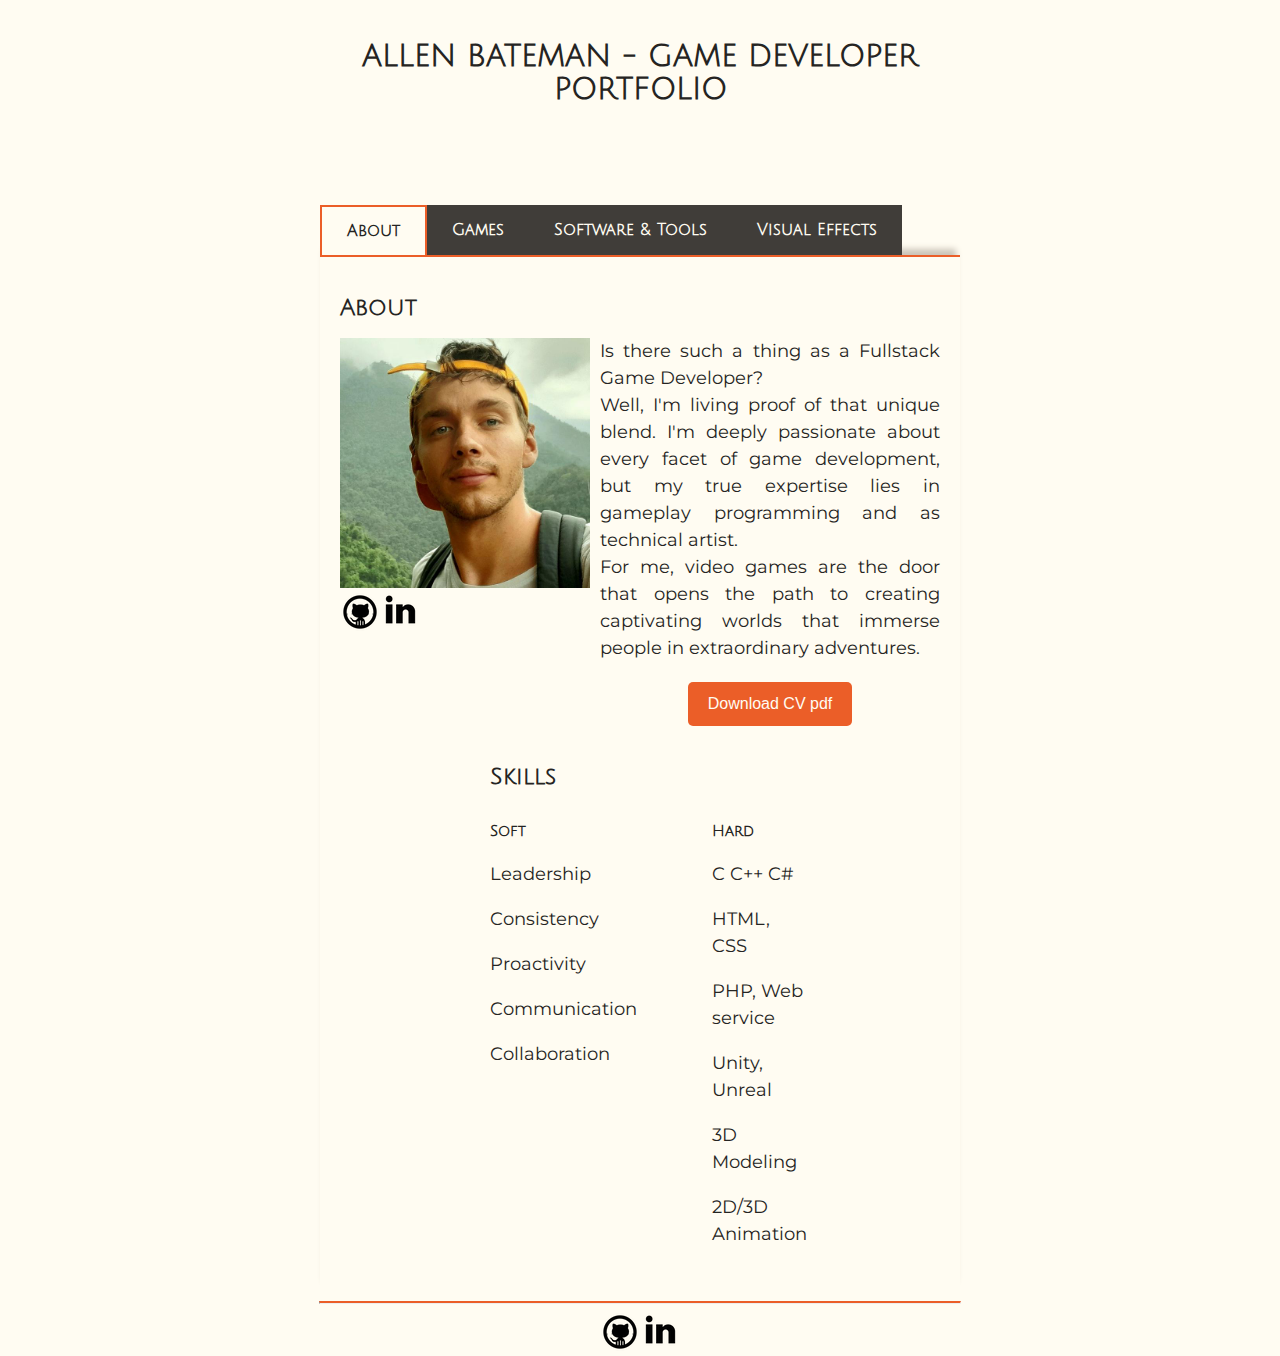
==== index.html @ 85e91ad8 "New Layout" ====
<!DOCTYPE html>
<html lang="es">
<head>
    <meta charset="UTF-8">
    <meta http-equiv="X-UA-Compatible" content="IE=edge">
    <meta name="viewport" content="width=device-width, initial-scale=1.0">
    <link rel="stylesheet" href="style.css">
    <title>Allen Bateman - Portfolio</title>
</head>
<body>
<div id = root>
    <!-- Include p5.js library -->
    <script src="https://cdnjs.cloudflare.com/ajax/libs/p5.js/1.4.0/p5.js"></script>
    <!--Scripts-->
    <script src="scripts/style.js"></script>
    <script src="scripts/functionality.js"></script>
    <!-- Introduction -->
    <div id="main-header">
        <h1>ALLEN BATEMAN - GAME DEVELOPER PORTFOLIO</h1>
    </div>
    <div id="p5Canvas"></div>
    <!-- Projects -->
    <!--<hr class="solid">-->
    <div id="portfolio">
        <div class="projectsTab">
            <button class="tabButton" onclick="changeTab('About')">About</button>
            <button class="tabButton" onclick="changeTab('Games')">Games</button>
            <button class="tabButton" onclick="changeTab('Software&Tools')">Software & Tools</button>
            <button class="tabButton" onclick="changeTab('Visual Effects')">Visual Effects</button>
        </div>
        <div id="About" class="section">
            <div class="title">
                <h2>About</h2>
            </div>
            <div class="about_content">            
                <div id = "profile">
                    <div id="profile_img">
                        <img src="images/profilepicture.jpg">
                    </div> 
                    <div class = "contact_info"> 
                        <div class = "contact">
                            <div class = "contact_img"><a href="https://github.com/allenbateman" target="_blank"><img src="images/github.png"></a></div>
                            <div class = "contact_img"><a href="https://www.linkedin.com/in/allen-bateman-neubert-b5ba64167" target="_blank"><img src="images/linkedin.png"></a></div>
                        </div>
                    </div>
                </div>
                <div id = "about_text">
                    <p>Is there such a thing as a Fullstack Game Developer?</p>
                    <p> Well, I'm living proof of that unique blend. I'm deeply passionate about every facet of game development, but my true expertise lies in gameplay programming and as technical artist.</p>
                    <p>For me, video games are the door that opens the path to creating captivating worlds that immerse people in extraordinary adventures.</p> 
                    <div id="download-cv">
                        <a href="files/Allen Bateman - CV 2024.pdf" target="_blank" download="CV.pdf" >Download CV pdf</a>
                    </div>
                </div>
            </div>

            <!-- Skillset -->
            <div id = "skills">
                <div class= "title">
                    <h2>Skills</h2>
                </div>
                <div class = "skill_content">
                    <div class = "skill_set">
                        <h2>Soft</h2>
                        <p>Leadership</p>
                        <p>Consistency</p>
                        <p>Proactivity</p>
                        <p>Communication</p>
                        <p>Collaboration</p>
                    </div>
        
                    <div class = "skill_set">
                        <h2>Hard</h2>
                        <p>C C++ C#</p>
                        <p>HTML, CSS</p>
                        <p>PHP, Web service</p>
                        <p>Unity, Unreal</p>
                        <p>3D Modeling</p>
                        <p>2D/3D Animation</p>
                    </div>
                </div>
            </div>
        </div>
        <div id="Games" class="section">
            <div class="projects">
                <div class="project">
                    <div class="project_image"><img src="images/gotg.jpg" alt="Project Image"></div>
                    <div class="project_details">
                        <div class="project_title">
                            <a href="https://zarodev.itch.io/guardians-of-the-galaxy-battle-for-the-universe" target="_blank">
                                <h2>Guardians Of The Galaxy</h2>
                            </a>
                        </div>
                        <div class="project_description">
                            <p>This project was a game made in C++ at the university with all the class. We used a custom engine to create the game. In this project, I contributed as the producer and also as a technical artist.</p>
                        </div>
                    </div>
                </div>
                <div class="project">
                    <div class="project_image"><img src="images/finger_smash.gif" alt="Animated GID"></div>
                    <div class="project_details">
                        <div class="project_title">
                            <a href="https://github.com/allenbateman/Finger-Smash-Prototype" target="_blank">
                                <h2>Finger Smash</h2>
                            </a>
                        </div>
                        <div class="project_description">
                            <p>AR game prototype. Protect your castle by throwing enemies into the air by tapping and sliding. Upgrade your castle and destroy enemies with magic spells.</p>
                        </div>
                    </div>
                </div>
                <div class="project">
                    <div class="project_image"><img src="images/priest_of_firepower.gif" alt="Animated GID"></div>
                    <div class="project_details">
                        <div class="project_title">
                            <a href="https://github.com/FeroXx07/Priest-Of-Firepower" target="_blank">
                                <h2>Priest of Firepower</h2>
                            </a>
                        </div>
                        <div class="project_description">
                            <p>Online game prototype developed in Unity using threads.Survival shooter to up to 4 players, 7 weapons, 4 power ups and 4 enemy types. Survive as many hordes as possible!<p>
                        </div>
                    </div>
                </div>
                <div class="project">
                    <div class="project_image"><img src="images/mega_bomberman.png" alt="Project Image"></div>
                    <div class="project_details">
                        <div class = "project_title"><a href="https://github.com/allenbateman/SuperFantastics" target="_blank">
                            <h2>Recreation Of An Arcade Game</h2>
                            </a></div>
                        <div class = "project_description"> <p>Recreation of an arcade game in c++, Mega Bomberman '94.</p></div>
                    </div>
                </div>
                <!-- 
                <div class="project">
                    <div class="project_image"><img src="images/told_quest.jpg" alt="Project Image"></div>
                    <div class="project_details">
                        <div class = "project_title"><a href="https://github.com/AlCh440/Project2_CITM" target="_blank">
                            <h2>The Ever Told Quest</h2>
                            </a></div>
                        <div class = "project_description"> <p>Turn-based combat game in c++. In this project I developed the UI system, the combat system and the loading and serialization of scenes using tiled and xml to create scenes easily.</p></div>
                    </div>
                </div>
                -->
            </div>
        </div>
        <div id="Software&Tools"class="section">
            <div class="projects">
                <div class="project">
                    <div class="project_image"><img src="images/real_engine.jpg" alt="Project Image"></div>
                    <div class="project_details">
                        <div class="project_title">
                            <a href="https://github.com/allenbateman/Real-Engine" target="_blank">
                                <h2>Real Engine</h2>
                            </a>
                        </div>
                        <div class="project_description">
                            <p>This project is a University subject where we built a 3D game engine in C++. I learned a lot about resource management, software architecture, and modern C++.</p>
                        </div>
                    </div>
                </div>
                <div class="project">
                    <div class="project_image"><img src="images/heatmap.gif" alt="Project Image"></div>
                    <div class="project_details">
                        <div class="project_title">
                            <a href="https://github.com/FeroXx07/Heatmap" target="_blank">
                                <h2>Heatmap</h2>
                            </a>
                        </div>
                        <div class="project_description">
                            <p>A Heatmap generator and visualization using Unity Editor GUI, MySQL and PHP. Data collection in game and data visualizer in editor. It connects to a MySQL database where data is stored and requests queries through PHP scripts.</p>
                        </div>
                    </div>
                </div>
                <div class="project">
                    <div class="project_image"><img src="images/physics_engine.png" alt="Project Image"></div>
                    <div class="project_details">
                        <div class="project_title">
                            <a href="https://github.com/allenbateman/Physics-Engine" target="_blank">
                                <h2>Physics System</h2>
                            </a>
                        </div>
                        <div class="project_description">
                            <p>Small game with custom physics (collisions and forces) in C++ where you have to survive by destroying incoming asteroids. There are 5 planets where gravity forces will make it harder to predict their trajectory!</p>
                        </div>
                    </div>
                </div>
            </div>
        </div>
        <div id="Visual Effects"class="section">
            <div class="projects">

            </div>
        </div>
    </div>
    <!-- Footer -->
    <hr class="solid">
    <div class = "contact_info"> 
        <div class = "contact">
            <div class = "contact_img"><a href="https://github.com/allenbateman" target="_blank"><img src="images/github.png"></a></div>
            <div class = "contact_img"><a href="https://www.linkedin.com/in/allen-bateman-neubert-b5ba64167" target="_blank"><img src="images/linkedin.png"></a></div>
        </div>
    </div>
</div>

</body>
</html>
---- style.css ----
/* Font-Face Definitions */
@font-face {
  font-family: 'text_font';
  src: url('../fonts/Montserrat/static/Montserrat-Regular.ttf') format('truetype');
}

@font-face {
  font-family: 'title_font';
  src: url('../fonts/Julius_Sans_One/JuliusSansOne-Regular.ttf') format('truetype');
}

/* Screen Size Global Variables and Color Palette */
:root {
  --screen-width: 100%; /* Default value for small screens */

  /* Color Palette */
  --palette-text: #252422;
  --palette-dark: #403d39;
  --palette-light: #ccc5b9;
  --palette-background: #fffcf2;
  --palette-accent: #eb5e28;
}

/* Body Styling */
body {
  background: var(--palette-background);
  margin: 0;
  padding: 0;
  justify-content: center;
  max-width: 100%;
  max-height: 100%;
}

#root {
  justify-content: center;
  align-items: center;
}

#p5Canvas{
margin: 15px;
padding: 20px;
}

/* Title Styling */
.title {
  margin-top: 15px;
  font-size: 15px;
  color: var(--palette-text);
  text-align: left;
  font-family: 'title_font', sans-serif;
}

/* Separator Styling */
hr.solid {
  width: var(--screen-width);
  margin-top: 5px;
  border-top: 2px solid var(--palette-accent);
}
/* Main Header Styling */
#main-header {
  width: var(--screen-width);
  margin: 0 auto;
  margin-bottom: 100px;
  padding: 20px;
}

#main-header h1 {
  font-family: 'title_font', sans-serif;
  float: left;
  color: var(--palette-text);
  text-align: center;
  text-decoration: none;
  font-size: 30px;
  font-weight: bold;
}

/* About Me Section Styling */
#about-me {
  width: var(--screen-width);
  margin: 0 auto;
  margin-top: 10px;
  margin-bottom: 10px;
  padding: 20px;
}

.about_content {
  display: flex;
  flex-direction: row;
  align-items: flex-start;
}

/* Profile Section Styling */
#profile {
  display: flex;
  flex-direction: column;
  align-items: flex-start;
}

#profile_img {
  justify-content: left;
  margin-left: 0%;
}

#about_text {
  padding-left: 10px;
  text-align: justify;
  vertical-align: text-top;
  color: var(--palette-text);
  font-family: 'text_font', Arial, sans-serif;
  font-size: 18px;
  line-height: 1.5;
}

#about_text p {
  margin: 0;
}

/* Skills Section Styling */
#skills {
  width: var(--screen-width);
  margin: 0 auto;
  margin-top: 10px;
  margin-bottom: 10px;
}

.skill_content {
  display: grid;
  grid-template-columns: repeat(auto-fit, minmax(150px, 1fr));
  grid-gap: 25%;
  display: flex;
}

.skill_set {
  line-height: 1.5;
  color: var(--palette-text);
  width: 250px;
}

.skill_set p {
  font-family: 'text_font', Arial, sans-serif;
  font-size: 18px;
}

.skill_set h2 {
  font-family: 'title_font', Arial, sans-serif;
  font-size: 15px;
  font-weight: 900;
}

#download-cv {
  text-align: center; /* Center the button */
  margin: 20px; /* Add some margin */
}
#download-cv a {
  display: inline-block;
  padding: 10px 20px;
  font-size: 16px;
  font-family: Arial, sans-serif;
  text-decoration: none;
  color: var(--palette-background);
  background-color: var(--palette-accent);
  border-radius: 5px;
  transition: background-color 0.3s, transform 0.2s;
}
#download-cv a:hover {
  background-color: var(--palette-light);
  transform: scale(1.05);
}
#download-cv a:active {
  background-color: var(--palette-background);
  transform: scale(1);
}


/* Portfolio Section Styling */
/* Projects Tab Styling */
.projectsTab {
  display: flex;
  justify-content: left;
  margin-top: 25px;
}

.tabButton {
  background: var(--palette-dark);
  border: none;
  color: var(--palette-background);
  padding: 15px 25px;
  margin: 0 0px;
  font-size: 16px;
  font-weight: 900;
  font-family: 'title_font', Arial, sans-serif;
  border-radius: 0px;
  cursor: pointer;
  transition: background 0.3s ease, transform 0.2s ease, box-shadow 0.3s ease;
}

.tabButton:hover {
  background:var(--palette-light);
}

.tabButton:active {
  transform: translateY(1px);
 
}

.tabButton.active {
  background: var(--palette-background);
  border: 2px solid var(--palette-accent);
  border-bottom: 0;
  color: var(--palette-text);
  
}
/* Sections */
.section {
  display: none; /* Hide all sections by default */
  padding: 20px;
}
/* Active section */
.section.active {
  display: block; /* Show the active section */
  box-shadow:  0 -10px 6px -4px var(--palette-light); /* Upper shadow only */
  border: 2px solid var(--palette-accent);
  border-bottom: 0;
  border-left: 0;
  border-right: 0;
}

#portfolio {
  width: var(--screen-width);
  margin: 0 auto;
}

/* Project Settings */
#projects_title {
  text-align: center;
  color: var(--palette-accent);
  font-size: 32px;
  font-family: 'title_font', Arial, sans-serif;
}

.projects {
  margin: auto auto;
  display: grid;
  place-items: center;
  grid-template-columns: repeat(auto-fit, minmax(300px, 1fr));
  grid-gap: 20px;
}

.project-container {
  display: grid;
  grid-template-columns: 2fr;
  gap: 20px;
}

.project {
  background-color: var(--palette-background);
  height: 80%;
  overflow: hidden;
  border-radius: 10px;
  padding: 5%;
  box-shadow: 0 10px 15px var(--palette-accent);
  transition: background-color 0.5s ease, transform 0.3s ease;
}

.project:hover {
  transform: translateY(-5px);
  background-color: var(--palette-light);
}

.project_image {
  margin: auto;
  width: 100%;
  height: 45%;
  overflow: hidden;
  display: flex;
  justify-content: center;
  align-items: center;
  object-fit: fill;
  border-radius: 10px;
}

.project_image img {
  width: 100%;
  height: 100%;
  object-fit: cover;
  object-position: center;
}

.project .project_details {
  text-align: center;
  max-height: 100%;
}

.project .project_title {
  font-size: 20px;
  color: #303030;
  font-family: 'title_font', Arial, sans-serif;
}

.project .project_description {
  font-size: 18px;
  word-wrap: break-word;
  max-width: 100%;
  max-height: 100%;
  color: var(--palette-text);
  line-height: 1.5;
  border-radius: 5px;
  max-height: 200px;
  overflow: auto;
  font-family: 'text_font', Arial, sans-serif;
  scrollbar-width: auto;
  scrollbar-color: transparent transparent;
  padding-right: 16px;
  box-sizing: border-box;
}

.project .project_description::-webkit-scrollbar {
  width: 8px;
}

.project .project_description::-webkit-scrollbar-track {
  background-color: #dbdbdb0a;
}

.project .project_description::-webkit-scrollbar-thumb {
  background-color: rgba(0, 0, 0, 0.2);
  border-radius: 4px;
}

.project .project_description:hover::-webkit-scrollbar-thumb {
  background-color: rgba(0, 0, 0, 0.4);
}

.project h2 {
  font-family: 'title_font', Arial, sans-serif;
}

.project a {
  text-decoration: none;
  color: var(--palette-accent);
  font-family: 'text_font', Arial, sans-serif;
}

.project a:hover {
  text-decoration: underline;
  color: var(--palette-accent);
}

/* Contact Section Styling */
.contact {
  align-items: center;
  justify-content: center;
  display: flex;
  flex-direction: row;
  margin: 0 auto;
}

.contact_img img {
  width: auto;
  filter: invert(1);
  background-blend-mode: color-burn;
}

/* Media Queries for Responsive Design */

/* Small Screens */
@media (max-width: 768px) {
  :root {
    --screen-width: 90%; /* Adjust the value for small screens */
  }

  .about_content {
    flex-direction: column;
  }

  #projects {
    grid-template-columns: repeat(auto-fit, minmax(200px, 1fr));
  }

  .skill_content {
    flex-direction: column;
  }

  #profile_img img {
    width: 100%;
    height: auto;
    object-fit: contain;
  }
}

/* Large Screens */
@media (min-width: 769px) {
  :root {
    --screen-width: 50%; /* Adjust the value for big screens */
  }

  #projects {
    grid-template-columns: repeat(auto-fit, minmax(320px, 1fr));
  }

  .skill_content {
    flex-direction: row;
  }

  #profile_img img {
    width: 250px;
    height: 250px;
    object-fit: contain;
  }
}
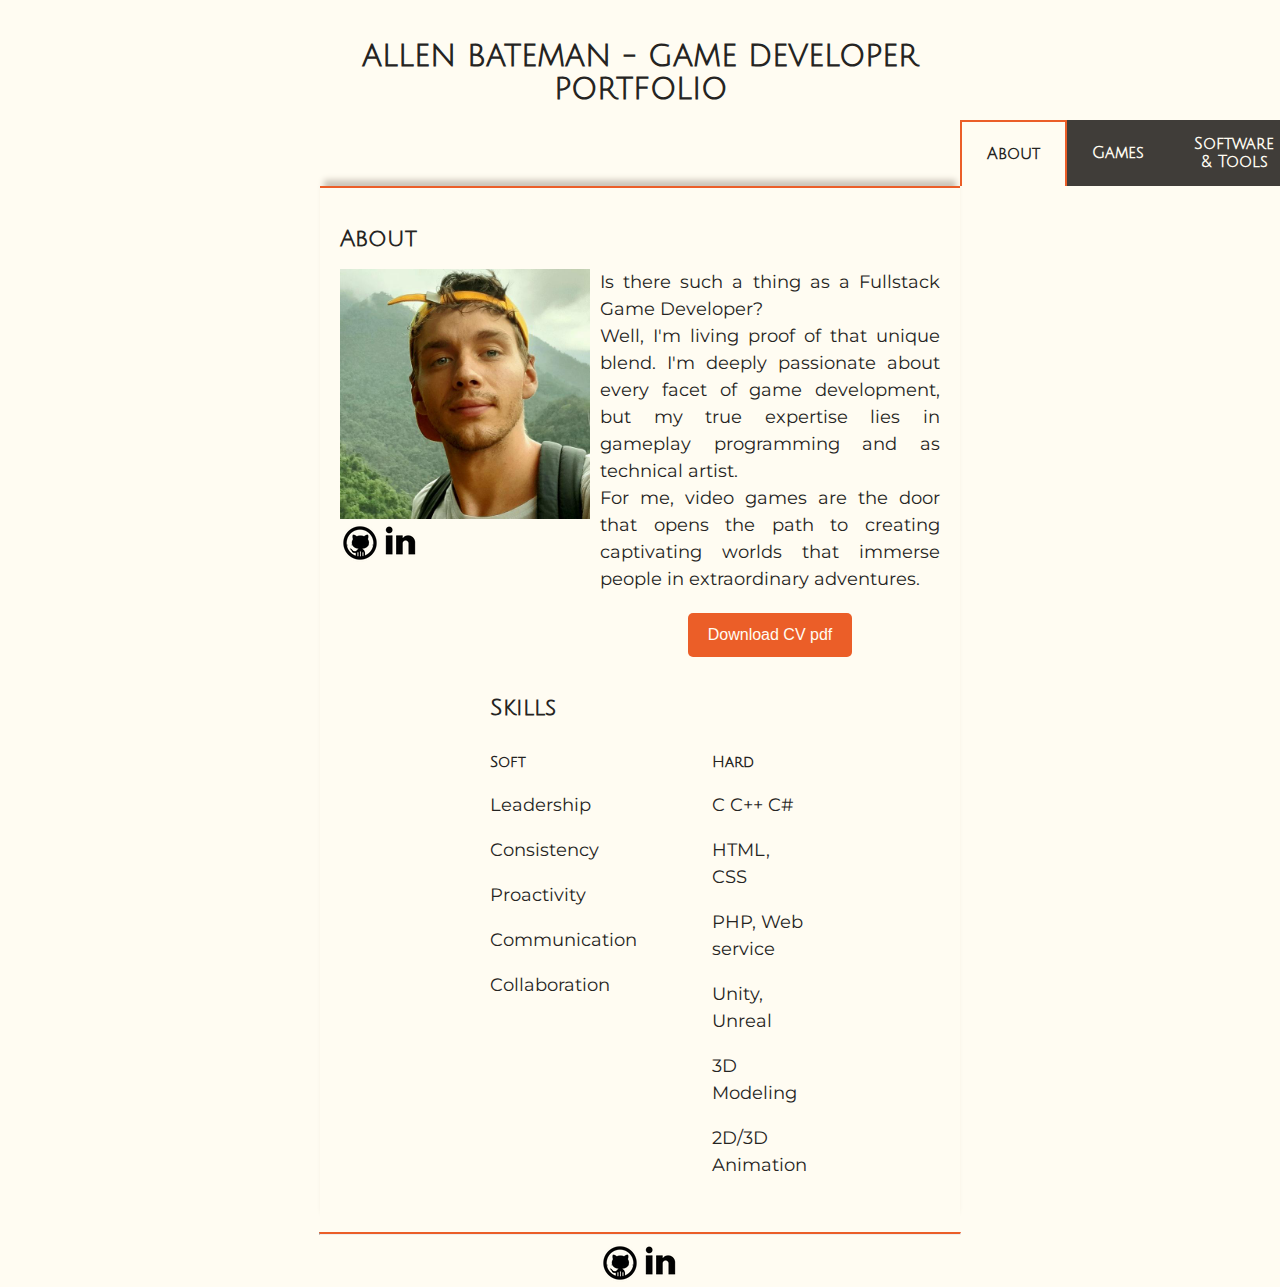
==== commit 373f50de: "Fix title margin" ====
--- a/index.html
+++ b/index.html
@@ -12,7 +12,7 @@
     <!-- Include p5.js library -->
     <script src="https://cdnjs.cloudflare.com/ajax/libs/p5.js/1.4.0/p5.js"></script>
     <!--Scripts-->
-    <script src="scripts/style.js"></script>
+    <!--<script src="scripts/style.js"></script>-->
     <script src="scripts/functionality.js"></script>
     <!-- Introduction -->
     <div id="main-header">
@@ -26,7 +26,7 @@
             <button class="tabButton" onclick="changeTab('About')">About</button>
             <button class="tabButton" onclick="changeTab('Games')">Games</button>
             <button class="tabButton" onclick="changeTab('Software&Tools')">Software & Tools</button>
-            <button class="tabButton" onclick="changeTab('Visual Effects')">Visual Effects</button>
+          <!--  <button class="tabButton" onclick="changeTab('Visual Effects')">Visual Effects</button>-->
         </div>
         <div id="About" class="section">
             <div class="title">
@@ -187,11 +187,13 @@
                 </div>
             </div>
         </div>
+        <!--
         <div id="Visual Effects"class="section">
             <div class="projects">
 
             </div>
         </div>
+         -->
     </div>
     <!-- Footer -->
     <hr class="solid">
--- a/style.css
+++ b/style.css
@@ -60,7 +60,6 @@
 #main-header {
   width: var(--screen-width);
   margin: 0 auto;
-  margin-bottom: 100px;
   padding: 20px;
 }
 
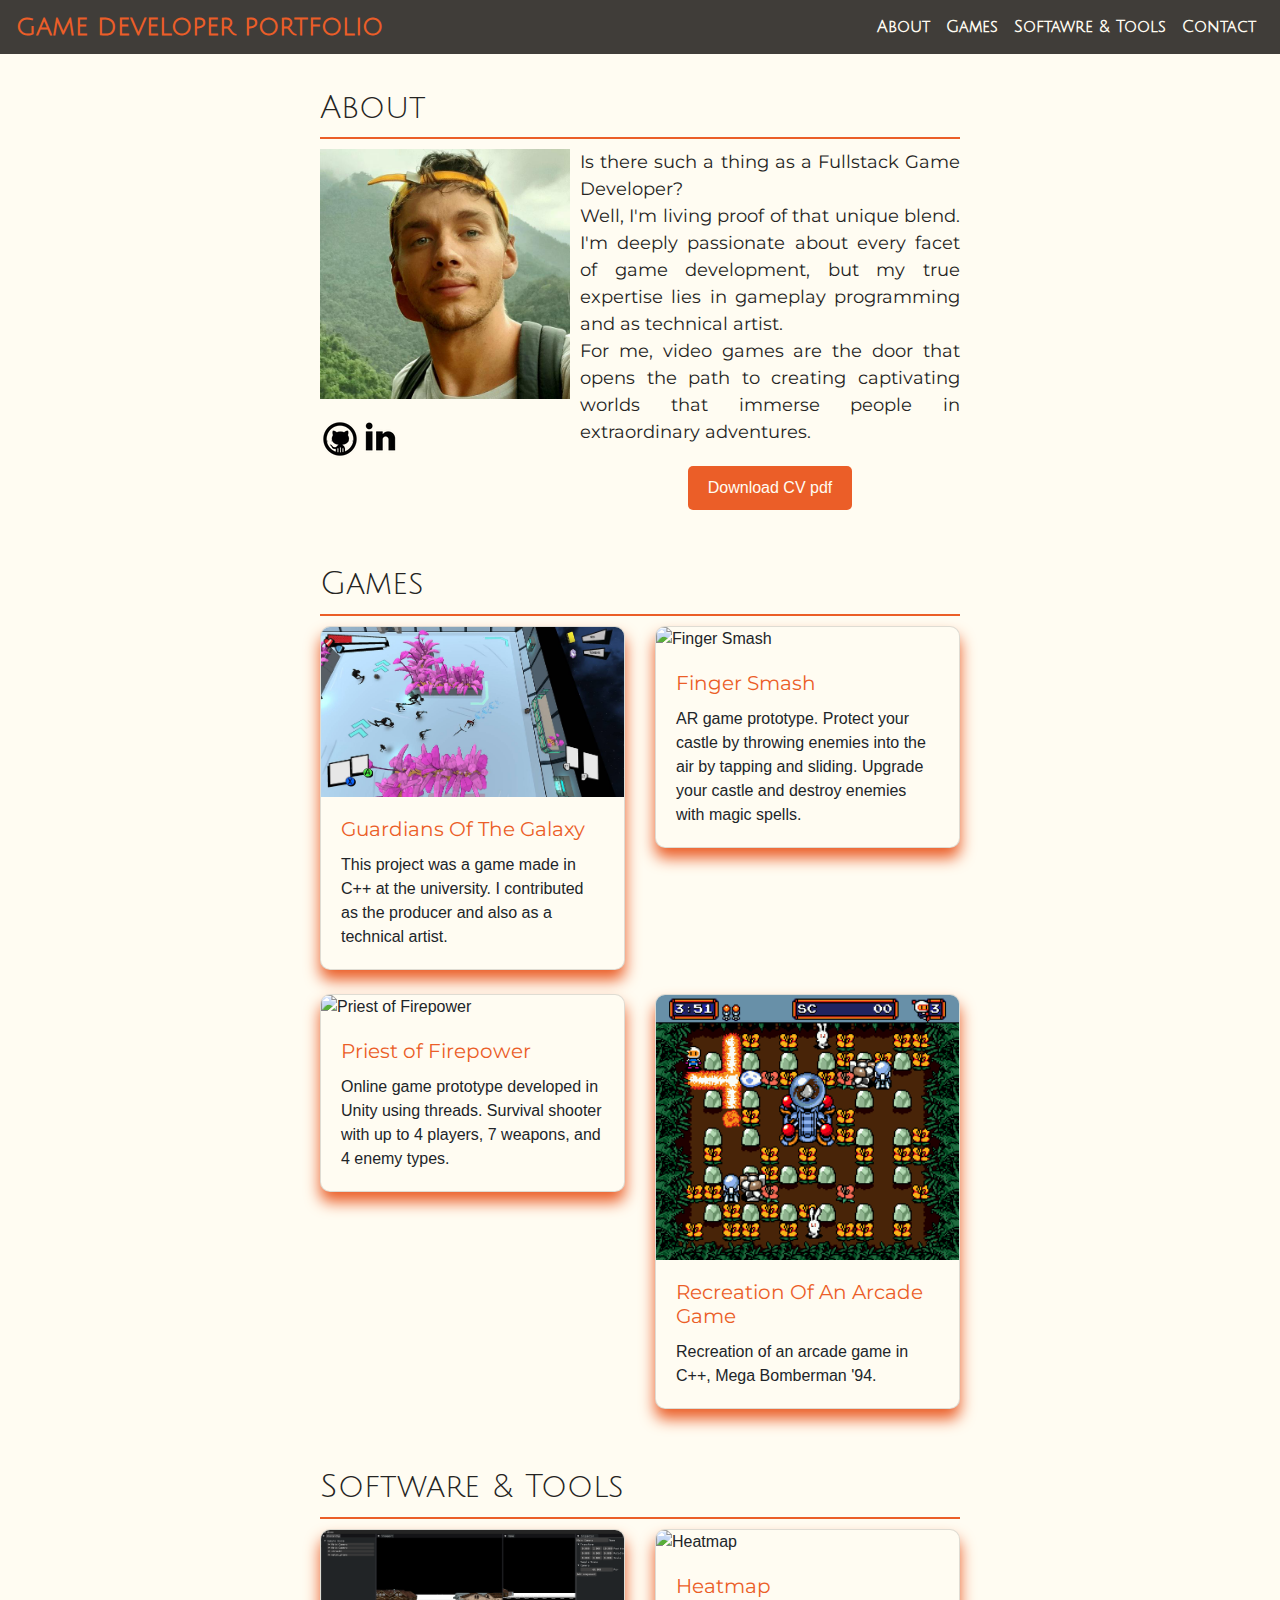
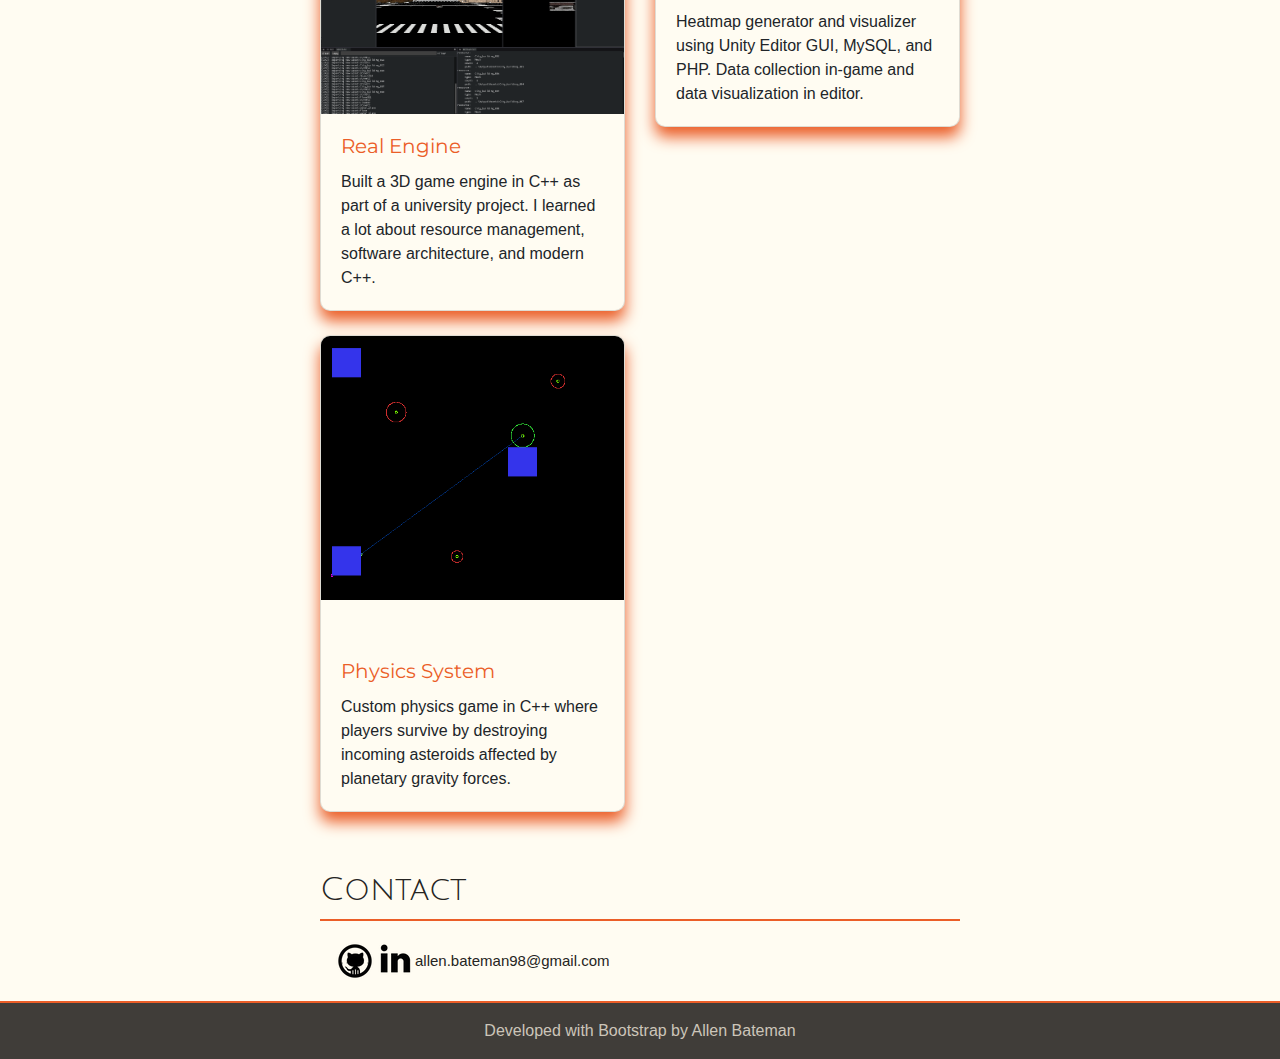
==== commit a46f2275: "Bootstrap implementation" ====
--- a/index.html
+++ b/index.html
@@ -1,60 +1,128 @@
-<!DOCTYPE html>
+<!doctype html>
 <html lang="es">
-<head>
-    <meta charset="UTF-8">
-    <meta http-equiv="X-UA-Compatible" content="IE=edge">
-    <meta name="viewport" content="width=device-width, initial-scale=1.0">
-    <link rel="stylesheet" href="style.css">
-    <title>Allen Bateman - Portfolio</title>
-</head>
-<body>
-<div id = root>
-    <!-- Include p5.js library -->
-    <script src="https://cdnjs.cloudflare.com/ajax/libs/p5.js/1.4.0/p5.js"></script>
-    <!--Scripts-->
-    <!--<script src="scripts/style.js"></script>-->
-    <script src="scripts/functionality.js"></script>
-    <!-- Introduction -->
-    <div id="main-header">
-        <h1>ALLEN BATEMAN - GAME DEVELOPER PORTFOLIO</h1>
-    </div>
-    <div id="p5Canvas"></div>
-    <!-- Projects -->
-    <!--<hr class="solid">-->
-    <div id="portfolio">
-        <div class="projectsTab">
-            <button class="tabButton" onclick="changeTab('About')">About</button>
-            <button class="tabButton" onclick="changeTab('Games')">Games</button>
-            <button class="tabButton" onclick="changeTab('Software&Tools')">Software & Tools</button>
-          <!--  <button class="tabButton" onclick="changeTab('Visual Effects')">Visual Effects</button>-->
+  <head>
+    <meta charset="UTF-8" />
+    <meta http-equiv="X-UA-Compatible" content="IE=edge" />
+    <meta name="viewport" content="width=device-width, initial-scale=1.0" />
+    <!-- jQuery -->
+    <script src="https://code.jquery.com/jquery-3.5.1.min.js"></script>
+    <!-- Popper.js -->
+    <script src="https://cdnjs.cloudflare.com/ajax/libs/popper.js/1.16.0/umd/popper.min.js"></script>
+    <!-- Bootstrap JS -->
+    <script src="https://maxcdn.bootstrapcdn.com/bootstrap/4.5.2/js/bootstrap.min.js"></script>
+    <link rel="stylesheet" href="css/bootstrap.css" />
+    <link rel="stylesheet" href="css/style.css" />
+    <title>Allen Bateman | Portfolio</title>
+  </head>
+  <body>
+    <div id="root">
+      <!-- Include p5.js library -->
+      <script src="https://cdnjs.cloudflare.com/ajax/libs/p5.js/1.4.0/p5.js"></script>
+      <!--Scripts-->
+      <!--<script src="scripts/style.js"></script>-->
+      <script src="scripts/functionality.js"></script>
+      <!-- Header -->
+      <header class="header_section">
+        <div class="container-fluidss">
+          <nav class="navbar navbar-expand-lg custom_nav-container pt-0 pb-0">
+            <!--collapsed menu-->
+            <div class="collapse navbar-collapse" id="navbarSupportedContent">
+              <h3>GAME DEVELOPER PORTFOLIO</h3>
+              <div
+                class="d-flex ml-auto flex-column flex-lg-row align-items-center"
+              >
+                <ul class="navbar-nav">
+                  <li class="nav-item active">
+                    <button
+                      class="nav-link tabButton"
+                      data-target="about-section"
+                    >
+                      About
+                    </button>
+                  </li>
+                  <li class="nav-item">
+                    <button
+                      class="nav-link tabButton"
+                      data-target="games-section"
+                    >
+                      Games
+                    </button>
+                  </li>
+                  <li class="nav-item">
+                    <button
+                      class="nav-link tabButton"
+                      data-target="software-section"
+                    >
+                      Softawre & Tools
+                    </button>
+                  </li>
+                  <li class="nav-item">
+                    <button
+                      class="nav-link tabButton"
+                      data-target="contact-section"
+                    >
+                      Contact
+                    </button>
+                  </li>
+                </ul>
+              </div>
+            </div>
+          </nav>
         </div>
-        <div id="About" class="section">
-            <div class="title">
-                <h2>About</h2>
-            </div>
-            <div class="about_content">            
-                <div id = "profile">
-                    <div id="profile_img">
-                        <img src="images/profilepicture.jpg">
-                    </div> 
-                    <div class = "contact_info"> 
-                        <div class = "contact">
-                            <div class = "contact_img"><a href="https://github.com/allenbateman" target="_blank"><img src="images/github.png"></a></div>
-                            <div class = "contact_img"><a href="https://www.linkedin.com/in/allen-bateman-neubert-b5ba64167" target="_blank"><img src="images/linkedin.png"></a></div>
-                        </div>
-                    </div>
-                </div>
-                <div id = "about_text">
-                    <p>Is there such a thing as a Fullstack Game Developer?</p>
-                    <p> Well, I'm living proof of that unique blend. I'm deeply passionate about every facet of game development, but my true expertise lies in gameplay programming and as technical artist.</p>
-                    <p>For me, video games are the door that opens the path to creating captivating worlds that immerse people in extraordinary adventures.</p> 
-                    <div id="download-cv">
-                        <a href="files/Allen Bateman - CV 2024.pdf" target="_blank" download="CV.pdf" >Download CV pdf</a>
-                    </div>
-                </div>
-            </div>
-
-            <!-- Skillset -->
+      </header>
+      <!--main section-->
+      <div id="portfolio">
+        <div id="about-section">
+          <div class="title">
+            <h2>About</h2>
+          </div>
+          <hr class="solid" />
+          <div class="about_content">
+            <div id="profile">
+              <div id="profile_img">
+                <img src="images/profilepicture.jpg" />
+              </div>
+              <div class="contact_info">
+                <div class="contact">
+                  <div class="contact_img">
+                    <a href="https://github.com/allenbateman" target="_blank"
+                      ><img src="images/github.png"
+                    /></a>
+                  </div>
+                  <div class="contact_img">
+                    <a
+                      href="https://www.linkedin.com/in/allen-bateman-neubert-b5ba64167"
+                      target="_blank"
+                      ><img src="images/linkedin.png"
+                    /></a>
+                  </div>
+                </div>
+              </div>
+            </div>
+            <div id="about_text">
+              <p>Is there such a thing as a Fullstack Game Developer?</p>
+              <p>
+                Well, I'm living proof of that unique blend. I'm deeply
+                passionate about every facet of game development, but my true
+                expertise lies in gameplay programming and as technical artist.
+              </p>
+              <p>
+                For me, video games are the door that opens the path to creating
+                captivating worlds that immerse people in extraordinary
+                adventures.
+              </p>
+              <div id="download-cv">
+                <a
+                  href="files/Allen Bateman - CV 2024.pdf"
+                  target="_blank"
+                  download="CV.pdf"
+                  >Download CV pdf</a
+                >
+              </div>
+            </div>
+          </div>
+
+          <!-- Skillset 
             <div id = "skills">
                 <div class= "title">
                     <h2>Skills</h2>
@@ -79,59 +147,111 @@
                         <p>2D/3D Animation</p>
                     </div>
                 </div>
-            </div>
+            </div>-->
         </div>
-        <div id="Games" class="section">
-            <div class="projects">
-                <div class="project">
-                    <div class="project_image"><img src="images/gotg.jpg" alt="Project Image"></div>
-                    <div class="project_details">
-                        <div class="project_title">
-                            <a href="https://zarodev.itch.io/guardians-of-the-galaxy-battle-for-the-universe" target="_blank">
-                                <h2>Guardians Of The Galaxy</h2>
-                            </a>
-                        </div>
-                        <div class="project_description">
-                            <p>This project was a game made in C++ at the university with all the class. We used a custom engine to create the game. In this project, I contributed as the producer and also as a technical artist.</p>
-                        </div>
-                    </div>
-                </div>
-                <div class="project">
-                    <div class="project_image"><img src="images/finger_smash.gif" alt="Animated GID"></div>
-                    <div class="project_details">
-                        <div class="project_title">
-                            <a href="https://github.com/allenbateman/Finger-Smash-Prototype" target="_blank">
-                                <h2>Finger Smash</h2>
-                            </a>
-                        </div>
-                        <div class="project_description">
-                            <p>AR game prototype. Protect your castle by throwing enemies into the air by tapping and sliding. Upgrade your castle and destroy enemies with magic spells.</p>
-                        </div>
-                    </div>
-                </div>
-                <div class="project">
-                    <div class="project_image"><img src="images/priest_of_firepower.gif" alt="Animated GID"></div>
-                    <div class="project_details">
-                        <div class="project_title">
-                            <a href="https://github.com/FeroXx07/Priest-Of-Firepower" target="_blank">
-                                <h2>Priest of Firepower</h2>
-                            </a>
-                        </div>
-                        <div class="project_description">
-                            <p>Online game prototype developed in Unity using threads.Survival shooter to up to 4 players, 7 weapons, 4 power ups and 4 enemy types. Survive as many hordes as possible!<p>
-                        </div>
-                    </div>
-                </div>
-                <div class="project">
-                    <div class="project_image"><img src="images/mega_bomberman.png" alt="Project Image"></div>
-                    <div class="project_details">
-                        <div class = "project_title"><a href="https://github.com/allenbateman/SuperFantastics" target="_blank">
-                            <h2>Recreation Of An Arcade Game</h2>
-                            </a></div>
-                        <div class = "project_description"> <p>Recreation of an arcade game in c++, Mega Bomberman '94.</p></div>
-                    </div>
-                </div>
-                <!-- 
+        <!--Games Section-->
+        <section id="games-section">
+          <div class="title">
+            <h2>Games</h2>
+          </div>
+          <hr class="solid" />
+          <div class="projects">
+            <div class="row">
+              <div class="col-md-6 mb-4">
+                <div class="card project">
+                  <img
+                    src="images/gotg.jpg"
+                    class="card-img-top"
+                    alt="Guardians Of The Galaxy"
+                  />
+                  <div class="card-body">
+                    <h5 class="card-title">
+                      <a
+                        href="https://zarodev.itch.io/guardians-of-the-galaxy-battle-for-the-universe"
+                        target="_blank"
+                        >Guardians Of The Galaxy</a
+                      >
+                    </h5>
+                    <p class="card-text">
+                      This project was a game made in C++ at the university. I
+                      contributed as the producer and also as a technical
+                      artist.
+                    </p>
+                  </div>
+                </div>
+              </div>
+
+              <div class="col-md-6 mb-4">
+                <div class="card project">
+                  <img
+                    src="images/finger_smash.gif"
+                    class="card-img-top"
+                    alt="Finger Smash"
+                  />
+                  <div class="card-body">
+                    <h5 class="card-title">
+                      <a
+                        href="https://github.com/allenbateman/Finger-Smash-Prototype"
+                        target="_blank"
+                        >Finger Smash</a
+                      >
+                    </h5>
+                    <p class="card-text">
+                      AR game prototype. Protect your castle by throwing enemies
+                      into the air by tapping and sliding. Upgrade your castle
+                      and destroy enemies with magic spells.
+                    </p>
+                  </div>
+                </div>
+              </div>
+
+              <div class="col-md-6 mb-4">
+                <div class="card project">
+                  <img
+                    src="images/priest_of_firepower.gif"
+                    class="card-img-top"
+                    alt="Priest of Firepower"
+                  />
+                  <div class="card-body">
+                    <h5 class="card-title">
+                      <a
+                        href="https://github.com/FeroXx07/Priest-Of-Firepower"
+                        target="_blank"
+                        >Priest of Firepower</a
+                      >
+                    </h5>
+                    <p class="card-text">
+                      Online game prototype developed in Unity using threads.
+                      Survival shooter with up to 4 players, 7 weapons, and 4
+                      enemy types.
+                    </p>
+                  </div>
+                </div>
+              </div>
+
+              <div class="col-md-6 mb-4">
+                <div class="card project">
+                  <img
+                    src="images/mega_bomberman.png"
+                    class="card-img-top"
+                    alt="Mega Bomberman"
+                  />
+                  <div class="card-body">
+                    <h5 class="card-title">
+                      <a
+                        href="https://github.com/allenbateman/SuperFantastics"
+                        target="_blank"
+                        >Recreation Of An Arcade Game</a
+                      >
+                    </h5>
+                    <p class="card-text">
+                      Recreation of an arcade game in C++, Mega Bomberman '94.
+                    </p>
+                  </div>
+                </div>
+              </div>
+            </div>
+            <!-- 
                 <div class="project">
                     <div class="project_image"><img src="images/told_quest.jpg" alt="Project Image"></div>
                     <div class="project_details">
@@ -142,68 +262,122 @@
                     </div>
                 </div>
                 -->
-            </div>
+          </div>
+        </section>
+
+        <!--Software section -->
+        <section id="software-section">
+          <div class="title">
+            <h2>Software & Tools</h2>
+          </div>
+          <hr class="solid" />
+          <div class="projects">
+            <div class="row">
+              <div class="col-md-6 mb-4">
+                <div class="card project">
+                  <img
+                    src="images/real_engine.jpg"
+                    class="card-img-top"
+                    alt="Real Engine"
+                  />
+                  <div class="card-body">
+                    <h5 class="card-title">
+                      <a
+                        href="https://github.com/allenbateman/Real-Engine"
+                        target="_blank"
+                        >Real Engine</a
+                      >
+                    </h5>
+                    <p class="card-text">
+                      Built a 3D game engine in C++ as part of a university
+                      project. I learned a lot about resource management,
+                      software architecture, and modern C++.
+                    </p>
+                  </div>
+                </div>
+              </div>
+
+              <div class="col-md-6 mb-4">
+                <div class="card project">
+                  <img
+                    src="images/heatmap.gif"
+                    class="card-img-top"
+                    alt="Heatmap"
+                  />
+                  <div class="card-body">
+                    <h5 class="card-title">
+                      <a
+                        href="https://github.com/FeroXx07/Heatmap"
+                        target="_blank"
+                        >Heatmap</a
+                      >
+                    </h5>
+                    <p class="card-text">
+                      Heatmap generator and visualizer using Unity Editor GUI,
+                      MySQL, and PHP. Data collection in-game and data
+                      visualization in editor.
+                    </p>
+                  </div>
+                </div>
+              </div>
+
+              <div class="col-md-6 mb-4">
+                <div class="card project">
+                  <img
+                    src="images/physics_engine.png"
+                    class="card-img-top"
+                    alt="Physics System"
+                  />
+                  <div class="card-body">
+                    <h5 class="card-title">
+                      <a
+                        href="https://github.com/allenbateman/Physics-Engine"
+                        target="_blank"
+                        >Physics System</a
+                      >
+                    </h5>
+                    <p class="card-text">
+                      Custom physics game in C++ where players survive by
+                      destroying incoming asteroids affected by planetary
+                      gravity forces.
+                    </p>
+                  </div>
+                </div>
+              </div>
+            </div>
+          </div>
+        </section>
+        <!--Contact section-->
+        <section id="contact-section">
+          <div class="title">
+            <h2>Contact</h2>
+            <hr class="solid" />
+            <div class="container">
+              <div class="contact">
+                <div class="contact_img">
+                  <a href="https://github.com/allenbateman" target="_blank"
+                    ><img src="images/github.png"
+                  /></a>
+                </div>
+                <div class="contact_img">
+                  <a
+                    href="https://www.linkedin.com/in/allen-bateman-neubert-b5ba64167"
+                    target="_blank"
+                    ><img src="images/linkedin.png"
+                  /></a>
+                </div>
+                <p>allen.bateman98@gmail.com</p>
+              </div>
+            </div>
+          </div>
+        </section>
+      </div>
+      <!-- Footer -->
+      <footer class="container-fluid footer_section">
+        <div class="container text-center">
+          <p class="m-3">Developed with Bootstrap by Allen Bateman</p>
         </div>
-        <div id="Software&Tools"class="section">
-            <div class="projects">
-                <div class="project">
-                    <div class="project_image"><img src="images/real_engine.jpg" alt="Project Image"></div>
-                    <div class="project_details">
-                        <div class="project_title">
-                            <a href="https://github.com/allenbateman/Real-Engine" target="_blank">
-                                <h2>Real Engine</h2>
-                            </a>
-                        </div>
-                        <div class="project_description">
-                            <p>This project is a University subject where we built a 3D game engine in C++. I learned a lot about resource management, software architecture, and modern C++.</p>
-                        </div>
-                    </div>
-                </div>
-                <div class="project">
-                    <div class="project_image"><img src="images/heatmap.gif" alt="Project Image"></div>
-                    <div class="project_details">
-                        <div class="project_title">
-                            <a href="https://github.com/FeroXx07/Heatmap" target="_blank">
-                                <h2>Heatmap</h2>
-                            </a>
-                        </div>
-                        <div class="project_description">
-                            <p>A Heatmap generator and visualization using Unity Editor GUI, MySQL and PHP. Data collection in game and data visualizer in editor. It connects to a MySQL database where data is stored and requests queries through PHP scripts.</p>
-                        </div>
-                    </div>
-                </div>
-                <div class="project">
-                    <div class="project_image"><img src="images/physics_engine.png" alt="Project Image"></div>
-                    <div class="project_details">
-                        <div class="project_title">
-                            <a href="https://github.com/allenbateman/Physics-Engine" target="_blank">
-                                <h2>Physics System</h2>
-                            </a>
-                        </div>
-                        <div class="project_description">
-                            <p>Small game with custom physics (collisions and forces) in C++ where you have to survive by destroying incoming asteroids. There are 5 planets where gravity forces will make it harder to predict their trajectory!</p>
-                        </div>
-                    </div>
-                </div>
-            </div>
-        </div>
-        <!--
-        <div id="Visual Effects"class="section">
-            <div class="projects">
-
-            </div>
-        </div>
-         -->
+      </footer>
     </div>
-    <!-- Footer -->
-    <hr class="solid">
-    <div class = "contact_info"> 
-        <div class = "contact">
-            <div class = "contact_img"><a href="https://github.com/allenbateman" target="_blank"><img src="images/github.png"></a></div>
-            <div class = "contact_img"><a href="https://www.linkedin.com/in/allen-bateman-neubert-b5ba64167" target="_blank"><img src="images/linkedin.png"></a></div>
-        </div>
-    </div>
-</div>
-
-</body>
+  </body>
 </html>
--- a/css/style.css
+++ b/css/style.css
@@ -0,0 +1,436 @@
+/* Font-Face Definitions */
+@font-face {
+  font-family: 'text_font';
+  src: url('../fonts/Montserrat/static/Montserrat-Regular.ttf') format('truetype');
+}
+
+@font-face {
+  font-family: 'title_font';
+  src: url('../fonts/Julius_Sans_One/JuliusSansOne-Regular.ttf') format('truetype');
+}
+
+/* Screen Size Global Variables and Color Palette */
+:root {
+  --screen-width: 100%; /* Default value for small screens */
+
+  /* Color Palette */
+  --palette-text: #252422;
+  --palette-dark: #403d39;
+  --palette-light: #ccc5b9;
+  --palette-background: #fffcf2;
+  --palette-accent: #eb5e28;
+}
+
+/* Body Styling */
+body {
+  background: var(--palette-background);
+  margin: 0;
+  padding: 0;
+  justify-content: center;
+  max-width: 100%;
+  max-height: 100%;
+}
+
+#root {
+  justify-content: center;
+  align-items: center;
+}
+
+#p5Canvas{
+margin: 15px;
+padding: 20px;
+}
+
+/* Title Styling */
+.title {
+  margin-top: 35px;
+  font-size: 15px;
+  color: var(--palette-text);
+  text-align: left;
+  font-family: 'title_font', sans-serif;
+}
+
+/* Separator Styling */
+hr.solid {
+  width:auto;
+  margin-top: 10px;
+  margin-bottom: 10px;
+  border-top: 2px solid var(--palette-accent);
+}
+/* About Me Section Styling */
+#about-me {
+  width: var(--screen-width);
+  margin: 0 auto;
+  margin-top: 10px;
+  margin-bottom: 10px;
+  padding: 20px;
+}
+
+.about_content {
+  display: flex;
+  flex-direction: row;
+  align-items: flex-start;
+}
+
+/* Profile Section Styling */
+#profile {
+  display: flex;
+  flex-direction: column;
+  align-items: flex-start;
+}
+
+#profile_img {
+  justify-content: left;
+  margin-left: 0%;
+}
+
+#about_text {
+  padding-left: 10px;
+  text-align: justify;
+  vertical-align: text-top;
+  color: var(--palette-text);
+  font-family: 'text_font', Arial, sans-serif;
+  font-size: 18px;
+  line-height: 1.5;
+}
+
+#about_text p {
+  margin: 0;
+}
+
+/* Skills Section Styling */
+#skills {
+  width: var(--screen-width);
+  margin: 0 auto;
+  margin-top: 10px;
+  margin-bottom: 10px;
+}
+
+.skill_content {
+  display: grid;
+  grid-template-columns: repeat(auto-fit, minmax(150px, 1fr));
+  grid-gap: 25%;
+  display: flex;
+}
+
+.skill_set {
+  line-height: 1.5;
+  color: var(--palette-text);
+  width: 250px;
+}
+
+.skill_set p {
+  font-family: 'text_font', Arial, sans-serif;
+  font-size: 18px;
+}
+
+.skill_set h2 {
+  font-family: 'title_font', Arial, sans-serif;
+  font-size: 15px;
+  font-weight: 900;
+}
+
+#download-cv {
+  text-align: center; /* Center the button */
+  margin: 20px; /* Add some margin */
+}
+#download-cv a {
+  display: inline-block;
+  padding: 10px 20px;
+  font-size: 16px;
+  font-family: Arial, sans-serif;
+  text-decoration: none;
+  color: var(--palette-background);
+  background-color: var(--palette-accent);
+  border-radius: 5px;
+  transition: background-color 0.3s, transform 0.2s;
+}
+#download-cv a:hover {
+  background-color: var(--palette-light);
+  transform: scale(1.05);
+}
+#download-cv a:active {
+  background-color: var(--palette-background);
+  transform: scale(1);
+}
+
+
+/* Main Header Styling */
+#navbarSupportedContent h3 {
+  font-family: 'title_font', sans-serif;
+  color: var(--palette-accent);
+  font-size: 24px;
+  font-weight: bold;
+  margin: 0px;
+}
+.header_section{
+  background-color: #403d39;
+}
+.custom_nav-container.navbar-expand-lg .navbar-nav .nav-link{
+  display: flex;
+  justify-content: left;
+}
+.projectsTab {
+  display: flex;
+  justify-content: left;
+  margin-top: 25px;
+}
+.nav-link:hover,.nav-link:active,.nav-link:focus{
+  outline: none;
+  box-shadow: none;
+}
+
+.tabButton {
+  background: var(--palette-dark);
+  border: none;
+  color: var(--palette-background);
+  padding: 15px 25px;
+  margin: 0 0px;
+  font-size: 16px;
+  font-weight: 900;
+  font-family: 'title_font', Arial, sans-serif;
+  border-radius: 0px;
+  cursor: pointer;
+  transition: background 0.3s ease, transform 0.2s ease, box-shadow 0.3s ease;
+}
+
+.tabButton:hover {
+ /* background:var(--palette-light);*/
+ color:var(--palette-accent);
+}
+
+.tabButton:active {
+}
+
+.tabButton:focus {
+  color: var(--palette-accent);
+}
+
+
+/* Sections */
+.section {
+  display: none; /* Hide all sections by default */
+  padding: 20px;
+}
+/* Active section */
+.section.active {
+  display: block; /* Show the active section */
+  box-shadow:  0 -10px 6px -4px var(--palette-light); /* Upper shadow only */
+  border: 2px solid var(--palette-accent);
+  border-bottom: 0;
+  border-left: 0;
+  border-right: 0;
+}
+
+#portfolio {
+  width: var(--screen-width);
+  margin: 0 auto;
+}
+
+/* Project Settings */
+#projects_title {
+  text-align: center;
+  color: var(--palette-accent);
+  font-size: 32px;
+  font-family: 'title_font', Arial, sans-serif;
+}
+
+.projects {
+  /*
+  margin: auto auto;
+  display: grid;
+  place-items: center;
+  grid-template-columns: repeat(auto-fit, minmax(300px, 1fr));
+  grid-gap: 20px;
+  */
+}
+
+.project-container {
+  display: grid;
+  grid-template-columns: 2fr;
+  gap: 20px;
+}
+
+.project {
+  background-color: var(--palette-background);
+ /* height: 80%;
+  overflow: hidden;
+  */
+  overflow: hidden;
+  border-radius: 10px;
+  box-shadow: 0 10px 15px var(--palette-accent);
+  transition: background-color 0.5s ease, transform 0.3s ease;
+}
+
+.project:hover {
+  transform: translateY(-5px);
+  background-color: var(--palette-light);
+}
+
+.project_image {
+  margin: auto;
+  width: 100%;
+  height: 45%;
+  overflow: hidden;
+  display: flex;
+  justify-content: center;
+  align-items: center;
+  object-fit: fill;
+  border-radius: 10px;
+}
+
+.project_image img {
+  width: 100%;
+  height: 100%;
+  object-fit: cover;
+  object-position: center;
+}
+
+.project .project_details {
+  text-align: center;
+  max-height: 100%;
+}
+
+.project .project_title {
+  font-size: 20px;
+  color: #303030;
+  font-family: 'title_font', Arial, sans-serif;
+}
+
+.project .project_description {
+  font-size: 18px;
+  word-wrap: break-word;
+  max-width: 100%;
+  max-height: 100%;
+  color: var(--palette-text);
+  line-height: 1.5;
+  border-radius: 5px;
+  max-height: 200px;
+  overflow: auto;
+  font-family: 'text_font', Arial, sans-serif;
+  scrollbar-width: auto;
+  scrollbar-color: transparent transparent;
+  padding-right: 16px;
+  box-sizing: border-box;
+}
+
+.project .project_description::-webkit-scrollbar {
+  width: 8px;
+}
+
+.project .project_description::-webkit-scrollbar-track {
+  background-color: #dbdbdb0a;
+}
+
+.project .project_description::-webkit-scrollbar-thumb {
+  background-color: rgba(0, 0, 0, 0.2);
+  border-radius: 4px;
+}
+
+.project .project_description:hover::-webkit-scrollbar-thumb {
+  background-color: rgba(0, 0, 0, 0.4);
+}
+
+.project h2 {
+  font-family: 'title_font', Arial, sans-serif;
+}
+
+.project a {
+  text-decoration: none;
+  color: var(--palette-accent);
+  font-family: 'text_font', Arial, sans-serif;
+}
+
+.project a:hover {
+  text-decoration: underline;
+  color: var(--palette-accent);
+}
+
+/* Contact Section Styling */
+.contact {
+  display: -webkit-box;
+  display: -ms-flexbox;
+  display: flex;
+  -webkit-box-align: center;
+      -ms-flex-align: center;
+          align-items: center;
+  margin: 20px 0;
+}
+.contact p{
+  font-family: Arial, Helvetica, sans-serif;
+  margin-bottom: 0;
+}
+
+.contact_img img {
+
+  width: auto;
+  filter: invert(1);
+  background-blend-mode: color-burn;
+
+}
+/* footer section*/
+.footer_section {
+  background-color: var(--palette-dark);
+  font-weight: 500;
+  display: -webkit-box;
+  display: -ms-flexbox;
+  display: flex;
+  -webkit-box-pack: center;
+      -ms-flex-pack: center;
+          justify-content: center;
+  border-top: 2px solid var(--palette-accent);
+}
+
+.footer_section p {
+  color: var(--palette-light);
+  margin: 0 auto;
+  text-align: center;
+
+}
+/* Media Queries for Responsive Design */
+
+/* Small Screens */
+@media (max-width: 768px) {
+  :root {
+    --screen-width: 90%; /* Adjust the value for small screens */
+  }
+
+  .about_content {
+    flex-direction: column;
+  }
+
+  #projects {
+    /*grid-template-columns: repeat(auto-fit, minmax(200px, 1fr));*/
+  }
+
+  .skill_content {
+    flex-direction: column;
+  }
+
+  #profile_img img {
+    width: 100%;
+    height: auto;
+    object-fit: contain;
+  }
+}
+
+/* Large Screens */
+@media (min-width: 769px) {
+  :root {
+    --screen-width: 50%; /* Adjust the value for big screens */
+  }
+
+  #projects {
+    /*grid-template-columns: repeat(auto-fit, minmax(320px, 1fr));*/
+  }
+
+  .skill_content {
+    flex-direction: row;
+  }
+
+  #profile_img img {
+    width: 250px;
+    height: 250px;
+    object-fit: contain;
+  }
+}
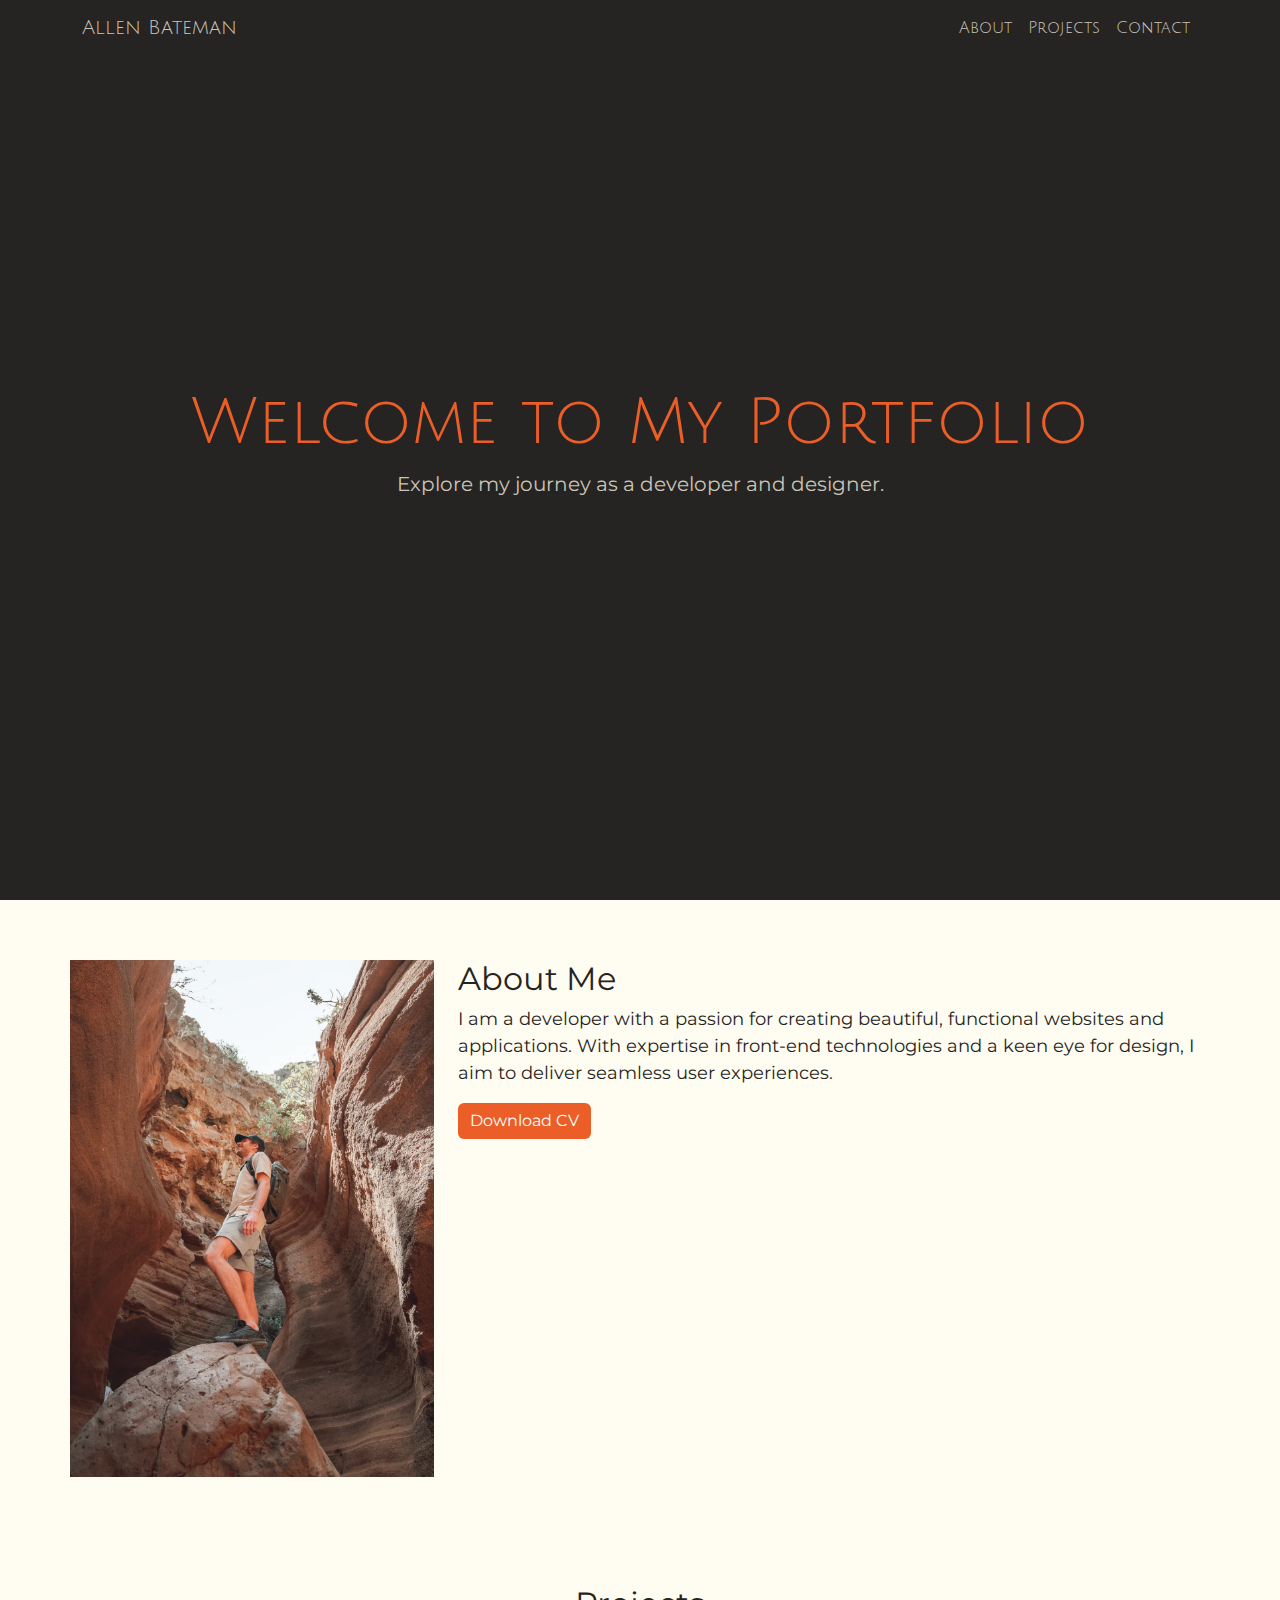
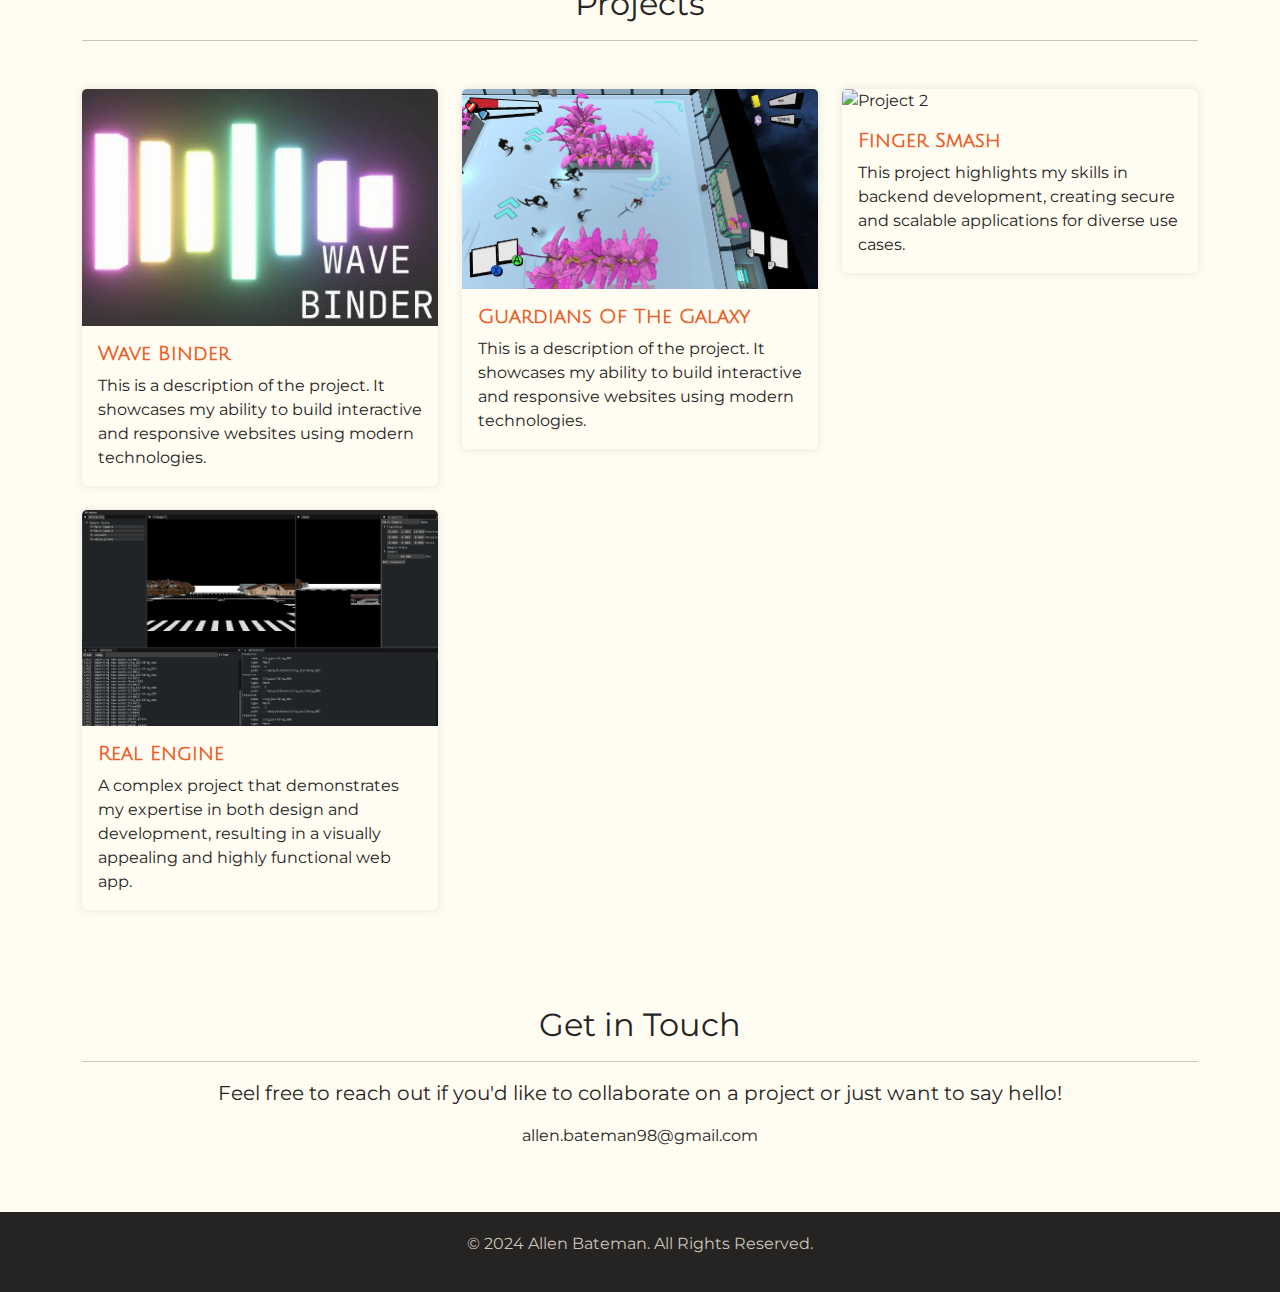
==== commit c35b0014: "Style update" ====
--- a/index.html
+++ b/index.html
@@ -1,383 +1,154 @@
 <!doctype html>
-<html lang="es">
+<html lang="en">
   <head>
-    <meta charset="UTF-8" />
-    <meta http-equiv="X-UA-Compatible" content="IE=edge" />
-    <meta name="viewport" content="width=device-width, initial-scale=1.0" />
-    <!-- jQuery -->
-    <script src="https://code.jquery.com/jquery-3.5.1.min.js"></script>
-    <!-- Popper.js -->
-    <script src="https://cdnjs.cloudflare.com/ajax/libs/popper.js/1.16.0/umd/popper.min.js"></script>
-    <!-- Bootstrap JS -->
-    <script src="https://maxcdn.bootstrapcdn.com/bootstrap/4.5.2/js/bootstrap.min.js"></script>
-    <link rel="stylesheet" href="css/bootstrap.css" />
-    <link rel="stylesheet" href="css/style.css" />
+    <meta charset="UTF-8">
+    <meta name="viewport" content="width=device-width, initial-scale=1.0">
     <title>Allen Bateman | Portfolio</title>
+
+    <!-- Bootstrap CSS -->
+    <link
+      href="https://cdn.jsdelivr.net/npm/bootstrap@5.3.0-alpha1/dist/css/bootstrap.min.css"
+      rel="stylesheet"
+    />
+    <!-- Custom CSS -->
+    <link
+      href = "/css/style.css"
+      rel="stylesheet" 
+    />
   </head>
   <body>
-    <div id="root">
-      <!-- Include p5.js library -->
-      <script src="https://cdnjs.cloudflare.com/ajax/libs/p5.js/1.4.0/p5.js"></script>
-      <!--Scripts-->
-      <!--<script src="scripts/style.js"></script>-->
-      <script src="scripts/functionality.js"></script>
-      <!-- Header -->
-      <header class="header_section">
-        <div class="container-fluidss">
-          <nav class="navbar navbar-expand-lg custom_nav-container pt-0 pb-0">
-            <!--collapsed menu-->
-            <div class="collapse navbar-collapse" id="navbarSupportedContent">
-              <h3>GAME DEVELOPER PORTFOLIO</h3>
-              <div
-                class="d-flex ml-auto flex-column flex-lg-row align-items-center"
-              >
-                <ul class="navbar-nav">
-                  <li class="nav-item active">
-                    <button
-                      class="nav-link tabButton"
-                      data-target="about-section"
-                    >
-                      About
-                    </button>
-                  </li>
-                  <li class="nav-item">
-                    <button
-                      class="nav-link tabButton"
-                      data-target="games-section"
-                    >
-                      Games
-                    </button>
-                  </li>
-                  <li class="nav-item">
-                    <button
-                      class="nav-link tabButton"
-                      data-target="software-section"
-                    >
-                      Softawre & Tools
-                    </button>
-                  </li>
-                  <li class="nav-item">
-                    <button
-                      class="nav-link tabButton"
-                      data-target="contact-section"
-                    >
-                      Contact
-                    </button>
-                  </li>
-                </ul>
-              </div>
-            </div>
-          </nav>
+    <!-- Navbar -->
+    <nav class="navbar navbar-expand-lg navbar-dark fixed-top">
+      <div class="container">
+        <a class="navbar-brand mx-auto" href="#">Allen Bateman</a>
+        <button
+          class="navbar-toggler"
+          type="button"
+          data-bs-toggle="collapse"
+          data-bs-target="#navbarNav"
+          aria-controls="navbarNav"
+          aria-expanded="false"
+          aria-label="Toggle navigation"
+        >
+          <span class="navbar-toggler-icon"></span>
+        </button>
+        <div class="collapse navbar-collapse justify-content-end" id="navbarNav">
+          <ul class="navbar-nav">
+            <li class="nav-item">
+              <a class="nav-link" href="#about">About</a>
+            </li>
+            <li class="nav-item">
+              <a class="nav-link" href="#projects">Projects</a>
+            </li>
+            <li class="nav-item">
+              <a class="nav-link" href="#contact">Contact</a>
+            </li>
+          </ul>
         </div>
-      </header>
-      <!--main section-->
-      <div id="portfolio">
-        <div id="about-section">
-          <div class="title">
-            <h2>About</h2>
-          </div>
-          <hr class="solid" />
-          <div class="about_content">
-            <div id="profile">
-              <div id="profile_img">
-                <img src="images/profilepicture.jpg" />
-              </div>
-              <div class="contact_info">
-                <div class="contact">
-                  <div class="contact_img">
-                    <a href="https://github.com/allenbateman" target="_blank"
-                      ><img src="images/github.png"
-                    /></a>
-                  </div>
-                  <div class="contact_img">
-                    <a
-                      href="https://www.linkedin.com/in/allen-bateman-neubert-b5ba64167"
-                      target="_blank"
-                      ><img src="images/linkedin.png"
-                    /></a>
-                  </div>
-                </div>
-              </div>
-            </div>
-            <div id="about_text">
-              <p>Is there such a thing as a Fullstack Game Developer?</p>
-              <p>
-                Well, I'm living proof of that unique blend. I'm deeply
-                passionate about every facet of game development, but my true
-                expertise lies in gameplay programming and as technical artist.
+      </div>
+    </nav>
+
+    <!-- Hero Section -->
+    <section class="hero">
+      <div class="container text-center">
+        <h1>Welcome to My Portfolio</h1>
+        <p class="lead">Explore my journey as a developer and designer.</p>
+      </div>
+    </section>
+
+    <!-- About Me Section -->
+    <section id="about" class="about_content container">
+      <div class="row">
+        <div class="col-md-4" id="profile_img">
+          <img src="/images/cañon2.PNG" alt="Profile Image" class="img-fluid">
+        </div>
+        <div class="col-md-8" id="about_text">
+          <h2>About Me</h2>
+          <p>
+            I am a developer with a passion for creating beautiful, functional websites
+            and applications. With expertise in front-end technologies and a keen eye for
+            design, I aim to deliver seamless user experiences.
+          </p>
+          <a href="path-to-cv.pdf" class="btn btn-primary">Download CV</a>
+        </div>
+      </div>
+    </section>
+
+    <!-- Projects Section -->
+    <section id="projects" class="container py-5">
+      <h2 class="text-center title">Projects</h2>
+      <hr class="solid" />
+      <div class="row row-cols-1 row-cols-md-3 g-4 mt-4">
+        <div class="col">
+          <div class="card">
+            <img src="/images/waveBinder.jpg" class="card-img-top" alt="Project 1">
+            <div class="card-body">
+              <h5 class="card-title">Wave Binder</h5>
+              <p class="card-text">
+                This is a description of the project. It showcases my ability to build
+                interactive and responsive websites using modern technologies.
               </p>
-              <p>
-                For me, video games are the door that opens the path to creating
-                captivating worlds that immerse people in extraordinary
-                adventures.
-              </p>
-              <div id="download-cv">
-                <a
-                  href="files/Allen Bateman - CV 2024.pdf"
-                  target="_blank"
-                  download="CV.pdf"
-                  >Download CV pdf</a
-                >
-              </div>
             </div>
           </div>
-
-          <!-- Skillset 
-            <div id = "skills">
-                <div class= "title">
-                    <h2>Skills</h2>
-                </div>
-                <div class = "skill_content">
-                    <div class = "skill_set">
-                        <h2>Soft</h2>
-                        <p>Leadership</p>
-                        <p>Consistency</p>
-                        <p>Proactivity</p>
-                        <p>Communication</p>
-                        <p>Collaboration</p>
-                    </div>
-        
-                    <div class = "skill_set">
-                        <h2>Hard</h2>
-                        <p>C C++ C#</p>
-                        <p>HTML, CSS</p>
-                        <p>PHP, Web service</p>
-                        <p>Unity, Unreal</p>
-                        <p>3D Modeling</p>
-                        <p>2D/3D Animation</p>
-                    </div>
-                </div>
-            </div>-->
         </div>
-        <!--Games Section-->
-        <section id="games-section">
-          <div class="title">
-            <h2>Games</h2>
-          </div>
-          <hr class="solid" />
-          <div class="projects">
-            <div class="row">
-              <div class="col-md-6 mb-4">
-                <div class="card project">
-                  <img
-                    src="images/gotg.jpg"
-                    class="card-img-top"
-                    alt="Guardians Of The Galaxy"
-                  />
-                  <div class="card-body">
-                    <h5 class="card-title">
-                      <a
-                        href="https://zarodev.itch.io/guardians-of-the-galaxy-battle-for-the-universe"
-                        target="_blank"
-                        >Guardians Of The Galaxy</a
-                      >
-                    </h5>
-                    <p class="card-text">
-                      This project was a game made in C++ at the university. I
-                      contributed as the producer and also as a technical
-                      artist.
-                    </p>
-                  </div>
-                </div>
-              </div>
-
-              <div class="col-md-6 mb-4">
-                <div class="card project">
-                  <img
-                    src="images/finger_smash.gif"
-                    class="card-img-top"
-                    alt="Finger Smash"
-                  />
-                  <div class="card-body">
-                    <h5 class="card-title">
-                      <a
-                        href="https://github.com/allenbateman/Finger-Smash-Prototype"
-                        target="_blank"
-                        >Finger Smash</a
-                      >
-                    </h5>
-                    <p class="card-text">
-                      AR game prototype. Protect your castle by throwing enemies
-                      into the air by tapping and sliding. Upgrade your castle
-                      and destroy enemies with magic spells.
-                    </p>
-                  </div>
-                </div>
-              </div>
-
-              <div class="col-md-6 mb-4">
-                <div class="card project">
-                  <img
-                    src="images/priest_of_firepower.gif"
-                    class="card-img-top"
-                    alt="Priest of Firepower"
-                  />
-                  <div class="card-body">
-                    <h5 class="card-title">
-                      <a
-                        href="https://github.com/FeroXx07/Priest-Of-Firepower"
-                        target="_blank"
-                        >Priest of Firepower</a
-                      >
-                    </h5>
-                    <p class="card-text">
-                      Online game prototype developed in Unity using threads.
-                      Survival shooter with up to 4 players, 7 weapons, and 4
-                      enemy types.
-                    </p>
-                  </div>
-                </div>
-              </div>
-
-              <div class="col-md-6 mb-4">
-                <div class="card project">
-                  <img
-                    src="images/mega_bomberman.png"
-                    class="card-img-top"
-                    alt="Mega Bomberman"
-                  />
-                  <div class="card-body">
-                    <h5 class="card-title">
-                      <a
-                        href="https://github.com/allenbateman/SuperFantastics"
-                        target="_blank"
-                        >Recreation Of An Arcade Game</a
-                      >
-                    </h5>
-                    <p class="card-text">
-                      Recreation of an arcade game in C++, Mega Bomberman '94.
-                    </p>
-                  </div>
-                </div>
-              </div>
-            </div>
-            <!-- 
-                <div class="project">
-                    <div class="project_image"><img src="images/told_quest.jpg" alt="Project Image"></div>
-                    <div class="project_details">
-                        <div class = "project_title"><a href="https://github.com/AlCh440/Project2_CITM" target="_blank">
-                            <h2>The Ever Told Quest</h2>
-                            </a></div>
-                        <div class = "project_description"> <p>Turn-based combat game in c++. In this project I developed the UI system, the combat system and the loading and serialization of scenes using tiled and xml to create scenes easily.</p></div>
-                    </div>
-                </div>
-                -->
-          </div>
-        </section>
-
-        <!--Software section -->
-        <section id="software-section">
-          <div class="title">
-            <h2>Software & Tools</h2>
-          </div>
-          <hr class="solid" />
-          <div class="projects">
-            <div class="row">
-              <div class="col-md-6 mb-4">
-                <div class="card project">
-                  <img
-                    src="images/real_engine.jpg"
-                    class="card-img-top"
-                    alt="Real Engine"
-                  />
-                  <div class="card-body">
-                    <h5 class="card-title">
-                      <a
-                        href="https://github.com/allenbateman/Real-Engine"
-                        target="_blank"
-                        >Real Engine</a
-                      >
-                    </h5>
-                    <p class="card-text">
-                      Built a 3D game engine in C++ as part of a university
-                      project. I learned a lot about resource management,
-                      software architecture, and modern C++.
-                    </p>
-                  </div>
-                </div>
-              </div>
-
-              <div class="col-md-6 mb-4">
-                <div class="card project">
-                  <img
-                    src="images/heatmap.gif"
-                    class="card-img-top"
-                    alt="Heatmap"
-                  />
-                  <div class="card-body">
-                    <h5 class="card-title">
-                      <a
-                        href="https://github.com/FeroXx07/Heatmap"
-                        target="_blank"
-                        >Heatmap</a
-                      >
-                    </h5>
-                    <p class="card-text">
-                      Heatmap generator and visualizer using Unity Editor GUI,
-                      MySQL, and PHP. Data collection in-game and data
-                      visualization in editor.
-                    </p>
-                  </div>
-                </div>
-              </div>
-
-              <div class="col-md-6 mb-4">
-                <div class="card project">
-                  <img
-                    src="images/physics_engine.png"
-                    class="card-img-top"
-                    alt="Physics System"
-                  />
-                  <div class="card-body">
-                    <h5 class="card-title">
-                      <a
-                        href="https://github.com/allenbateman/Physics-Engine"
-                        target="_blank"
-                        >Physics System</a
-                      >
-                    </h5>
-                    <p class="card-text">
-                      Custom physics game in C++ where players survive by
-                      destroying incoming asteroids affected by planetary
-                      gravity forces.
-                    </p>
-                  </div>
-                </div>
-              </div>
+        <div class="col">
+          <div class="card">
+            <img src="/images/gotg.jpg" class="card-img-top" alt="Project 1">
+            <div class="card-body">
+              <h5 class="card-title">Guardians Of The Galaxy</h5>
+              <p class="card-text">
+                This is a description of the project. It showcases my ability to build
+                interactive and responsive websites using modern technologies.
+              </p>
             </div>
           </div>
-        </section>
-        <!--Contact section-->
-        <section id="contact-section">
-          <div class="title">
-            <h2>Contact</h2>
-            <hr class="solid" />
-            <div class="container">
-              <div class="contact">
-                <div class="contact_img">
-                  <a href="https://github.com/allenbateman" target="_blank"
-                    ><img src="images/github.png"
-                  /></a>
-                </div>
-                <div class="contact_img">
-                  <a
-                    href="https://www.linkedin.com/in/allen-bateman-neubert-b5ba64167"
-                    target="_blank"
-                    ><img src="images/linkedin.png"
-                  /></a>
-                </div>
-                <p>allen.bateman98@gmail.com</p>
-              </div>
+        </div>
+        <div class="col">
+          <div class="card">
+            <img src="/images/finger_smash.gif" class="card-img-top" alt="Project 2">
+            <div class="card-body">
+              <h5 class="card-title">Finger Smash</h5>
+              <p class="card-text">
+                This project highlights my skills in backend development, creating secure
+                and scalable applications for diverse use cases.
+              </p>
             </div>
           </div>
-        </section>
+        </div>
+        <div class="col">
+          <div class="card">
+            <img src="/images/real_engine.jpg" class="card-img-top" alt="Project 3">
+            <div class="card-body">
+              <h5 class="card-title">Real Engine</h5>
+              <p class="card-text">
+                A complex project that demonstrates my expertise in both design and
+                development, resulting in a visually appealing and highly functional web
+                app.
+              </p>
+            </div>
+          </div>
+        </div>
       </div>
-      <!-- Footer -->
-      <footer class="container-fluid footer_section">
-        <div class="container text-center">
-          <p class="m-3">Developed with Bootstrap by Allen Bateman</p>
-        </div>
-      </footer>
-    </div>
+    </section>
+
+    <!-- Contact Section -->
+    <section id="contact" class="container py-5 text-center">
+      <h2 class="title">Get in Touch</h2>
+      <hr class="solid" />
+      <p class="lead">
+        Feel free to reach out if you'd like to collaborate on a project or just want to say hello!
+      </p>
+      <p>allen.bateman98@gmail.com</p>
+    </section>
+
+    <!-- Footer -->
+    <footer class="footer_section">
+      <p>&copy; 2024 Allen Bateman. All Rights Reserved.</p>
+    </footer>
+
+    <!-- Bootstrap JS -->
+    <script
+      src="https://cdn.jsdelivr.net/npm/bootstrap@5.3.0-alpha1/dist/js/bootstrap.bundle.min.js"
+    ></script>
   </body>
 </html>
--- a/css/style.css
+++ b/css/style.css
@@ -9,11 +9,8 @@
   src: url('../fonts/Julius_Sans_One/JuliusSansOne-Regular.ttf') format('truetype');
 }
 
-/* Screen Size Global Variables and Color Palette */
+/* Color Palette */
 :root {
-  --screen-width: 100%; /* Default value for small screens */
-
-  /* Color Palette */
   --palette-text: #252422;
   --palette-dark: #403d39;
   --palette-light: #ccc5b9;
@@ -23,414 +20,93 @@
 
 /* Body Styling */
 body {
-  background: var(--palette-background);
+  background-color: var(--palette-background);
+  font-family: 'text_font', Arial, sans-serif;
   margin: 0;
   padding: 0;
-  justify-content: center;
-  max-width: 100%;
-  max-height: 100%;
+  color: var(--palette-text);
 }
 
-#root {
-  justify-content: center;
-  align-items: center;
+/* Navbar */
+.navbar {
+  background-color: var(--palette-text);
 }
 
-#p5Canvas{
-margin: 15px;
-padding: 20px;
-}
-
-/* Title Styling */
-.title {
-  margin-top: 35px;
-  font-size: 15px;
-  color: var(--palette-text);
-  text-align: left;
+.navbar-brand,
+.nav-link {
+  color: var(--palette-light) !important;
   font-family: 'title_font', sans-serif;
 }
 
-/* Separator Styling */
-hr.solid {
-  width:auto;
-  margin-top: 10px;
-  margin-bottom: 10px;
-  border-top: 2px solid var(--palette-accent);
-}
-/* About Me Section Styling */
-#about-me {
-  width: var(--screen-width);
-  margin: 0 auto;
-  margin-top: 10px;
-  margin-bottom: 10px;
-  padding: 20px;
+/* Hero Section */
+.hero {
+/*  background: url('../images/mega_bomberman.png') no-repeat center center/cover; */
+  background-color: #252422;
+  height: 100vh;
+  display: flex;
+  align-items: center;
+  justify-content: center;
+  text-align: center;
+  color: var(--palette-light);
 }
 
-.about_content {
-  display: flex;
-  flex-direction: row;
-  align-items: flex-start;
+.hero h1 {
+  font-family: 'title_font', sans-serif;
+  font-size: 4rem;
+  color: var(--palette-accent);
 }
 
-/* Profile Section Styling */
-#profile {
-  display: flex;
-  flex-direction: column;
-  align-items: flex-start;
+/* About Me Section */
+.about_content {
+  padding: 60px 0;
 }
 
-#profile_img {
-  justify-content: left;
-  margin-left: 0%;
+#profile_img img {
+  max-width: 100%;
+  border-radius: 0%;
 }
 
 #about_text {
-  padding-left: 10px;
-  text-align: justify;
-  vertical-align: text-top;
-  color: var(--palette-text);
-  font-family: 'text_font', Arial, sans-serif;
   font-size: 18px;
   line-height: 1.5;
+  color: var(--palette-text);
 }
 
-#about_text p {
-  margin: 0;
+/* Buttons */
+.btn-primary {
+  background-color: var(--palette-accent);
+  border: none;
+  font-family: 'text_font', Arial, sans-serif;
 }
 
-/* Skills Section Styling */
-#skills {
-  width: var(--screen-width);
-  margin: 0 auto;
-  margin-top: 10px;
-  margin-bottom: 10px;
+.btn-primary:hover {
+  background-color: var(--palette-light);
 }
 
-.skill_content {
-  display: grid;
-  grid-template-columns: repeat(auto-fit, minmax(150px, 1fr));
-  grid-gap: 25%;
-  display: flex;
+/* Project Section */
+.card {
+  background-color: var(--palette-background);
+  border: none;
+  box-shadow: 0 0 10px rgba(0, 0, 0, 0.1);
 }
 
-.skill_set {
-  line-height: 1.5;
-  color: var(--palette-text);
-  width: 250px;
-}
-
-.skill_set p {
-  font-family: 'text_font', Arial, sans-serif;
-  font-size: 18px;
-}
-
-.skill_set h2 {
-  font-family: 'title_font', Arial, sans-serif;
-  font-size: 15px;
-  font-weight: 900;
-}
-
-#download-cv {
-  text-align: center; /* Center the button */
-  margin: 20px; /* Add some margin */
-}
-#download-cv a {
-  display: inline-block;
-  padding: 10px 20px;
-  font-size: 16px;
-  font-family: Arial, sans-serif;
-  text-decoration: none;
-  color: var(--palette-background);
-  background-color: var(--palette-accent);
-  border-radius: 5px;
-  transition: background-color 0.3s, transform 0.2s;
-}
-#download-cv a:hover {
-  background-color: var(--palette-light);
-  transform: scale(1.05);
-}
-#download-cv a:active {
-  background-color: var(--palette-background);
-  transform: scale(1);
-}
-
-
-/* Main Header Styling */
-#navbarSupportedContent h3 {
+.card-title {
   font-family: 'title_font', sans-serif;
-  color: var(--palette-accent);
-  font-size: 24px;
+  font-size: 20px;
   font-weight: bold;
-  margin: 0px;
-}
-.header_section{
-  background-color: #403d39;
-}
-.custom_nav-container.navbar-expand-lg .navbar-nav .nav-link{
-  display: flex;
-  justify-content: left;
-}
-.projectsTab {
-  display: flex;
-  justify-content: left;
-  margin-top: 25px;
-}
-.nav-link:hover,.nav-link:active,.nav-link:focus{
-  outline: none;
-  box-shadow: none;
-}
-
-.tabButton {
-  background: var(--palette-dark);
-  border: none;
-  color: var(--palette-background);
-  padding: 15px 25px;
-  margin: 0 0px;
-  font-size: 16px;
-  font-weight: 900;
-  font-family: 'title_font', Arial, sans-serif;
-  border-radius: 0px;
-  cursor: pointer;
-  transition: background 0.3s ease, transform 0.2s ease, box-shadow 0.3s ease;
-}
-
-.tabButton:hover {
- /* background:var(--palette-light);*/
- color:var(--palette-accent);
-}
-
-.tabButton:active {
-}
-
-.tabButton:focus {
   color: var(--palette-accent);
 }
 
-
-/* Sections */
-.section {
-  display: none; /* Hide all sections by default */
-  padding: 20px;
-}
-/* Active section */
-.section.active {
-  display: block; /* Show the active section */
-  box-shadow:  0 -10px 6px -4px var(--palette-light); /* Upper shadow only */
-  border: 2px solid var(--palette-accent);
-  border-bottom: 0;
-  border-left: 0;
-  border-right: 0;
+.card-text {
+  font-family: 'text_font', Arial, sans-serif;
+  font-size: 16px;
+  color: var(--palette-text);
 }
 
-#portfolio {
-  width: var(--screen-width);
-  margin: 0 auto;
+/* Footer */
+.footer_section {
+  background-color: var(--palette-text);
+  padding: 20px 0;
+  text-align: center;
+  color: var(--palette-light);
 }
-
-/* Project Settings */
-#projects_title {
-  text-align: center;
-  color: var(--palette-accent);
-  font-size: 32px;
-  font-family: 'title_font', Arial, sans-serif;
-}
-
-.projects {
-  /*
-  margin: auto auto;
-  display: grid;
-  place-items: center;
-  grid-template-columns: repeat(auto-fit, minmax(300px, 1fr));
-  grid-gap: 20px;
-  */
-}
-
-.project-container {
-  display: grid;
-  grid-template-columns: 2fr;
-  gap: 20px;
-}
-
-.project {
-  background-color: var(--palette-background);
- /* height: 80%;
-  overflow: hidden;
-  */
-  overflow: hidden;
-  border-radius: 10px;
-  box-shadow: 0 10px 15px var(--palette-accent);
-  transition: background-color 0.5s ease, transform 0.3s ease;
-}
-
-.project:hover {
-  transform: translateY(-5px);
-  background-color: var(--palette-light);
-}
-
-.project_image {
-  margin: auto;
-  width: 100%;
-  height: 45%;
-  overflow: hidden;
-  display: flex;
-  justify-content: center;
-  align-items: center;
-  object-fit: fill;
-  border-radius: 10px;
-}
-
-.project_image img {
-  width: 100%;
-  height: 100%;
-  object-fit: cover;
-  object-position: center;
-}
-
-.project .project_details {
-  text-align: center;
-  max-height: 100%;
-}
-
-.project .project_title {
-  font-size: 20px;
-  color: #303030;
-  font-family: 'title_font', Arial, sans-serif;
-}
-
-.project .project_description {
-  font-size: 18px;
-  word-wrap: break-word;
-  max-width: 100%;
-  max-height: 100%;
-  color: var(--palette-text);
-  line-height: 1.5;
-  border-radius: 5px;
-  max-height: 200px;
-  overflow: auto;
-  font-family: 'text_font', Arial, sans-serif;
-  scrollbar-width: auto;
-  scrollbar-color: transparent transparent;
-  padding-right: 16px;
-  box-sizing: border-box;
-}
-
-.project .project_description::-webkit-scrollbar {
-  width: 8px;
-}
-
-.project .project_description::-webkit-scrollbar-track {
-  background-color: #dbdbdb0a;
-}
-
-.project .project_description::-webkit-scrollbar-thumb {
-  background-color: rgba(0, 0, 0, 0.2);
-  border-radius: 4px;
-}
-
-.project .project_description:hover::-webkit-scrollbar-thumb {
-  background-color: rgba(0, 0, 0, 0.4);
-}
-
-.project h2 {
-  font-family: 'title_font', Arial, sans-serif;
-}
-
-.project a {
-  text-decoration: none;
-  color: var(--palette-accent);
-  font-family: 'text_font', Arial, sans-serif;
-}
-
-.project a:hover {
-  text-decoration: underline;
-  color: var(--palette-accent);
-}
-
-/* Contact Section Styling */
-.contact {
-  display: -webkit-box;
-  display: -ms-flexbox;
-  display: flex;
-  -webkit-box-align: center;
-      -ms-flex-align: center;
-          align-items: center;
-  margin: 20px 0;
-}
-.contact p{
-  font-family: Arial, Helvetica, sans-serif;
-  margin-bottom: 0;
-}
-
-.contact_img img {
-
-  width: auto;
-  filter: invert(1);
-  background-blend-mode: color-burn;
-
-}
-/* footer section*/
-.footer_section {
-  background-color: var(--palette-dark);
-  font-weight: 500;
-  display: -webkit-box;
-  display: -ms-flexbox;
-  display: flex;
-  -webkit-box-pack: center;
-      -ms-flex-pack: center;
-          justify-content: center;
-  border-top: 2px solid var(--palette-accent);
-}
-
-.footer_section p {
-  color: var(--palette-light);
-  margin: 0 auto;
-  text-align: center;
-
-}
-/* Media Queries for Responsive Design */
-
-/* Small Screens */
-@media (max-width: 768px) {
-  :root {
-    --screen-width: 90%; /* Adjust the value for small screens */
-  }
-
-  .about_content {
-    flex-direction: column;
-  }
-
-  #projects {
-    /*grid-template-columns: repeat(auto-fit, minmax(200px, 1fr));*/
-  }
-
-  .skill_content {
-    flex-direction: column;
-  }
-
-  #profile_img img {
-    width: 100%;
-    height: auto;
-    object-fit: contain;
-  }
-}
-
-/* Large Screens */
-@media (min-width: 769px) {
-  :root {
-    --screen-width: 50%; /* Adjust the value for big screens */
-  }
-
-  #projects {
-    /*grid-template-columns: repeat(auto-fit, minmax(320px, 1fr));*/
-  }
-
-  .skill_content {
-    flex-direction: row;
-  }
-
-  #profile_img img {
-    width: 250px;
-    height: 250px;
-    object-fit: contain;
-  }
-}
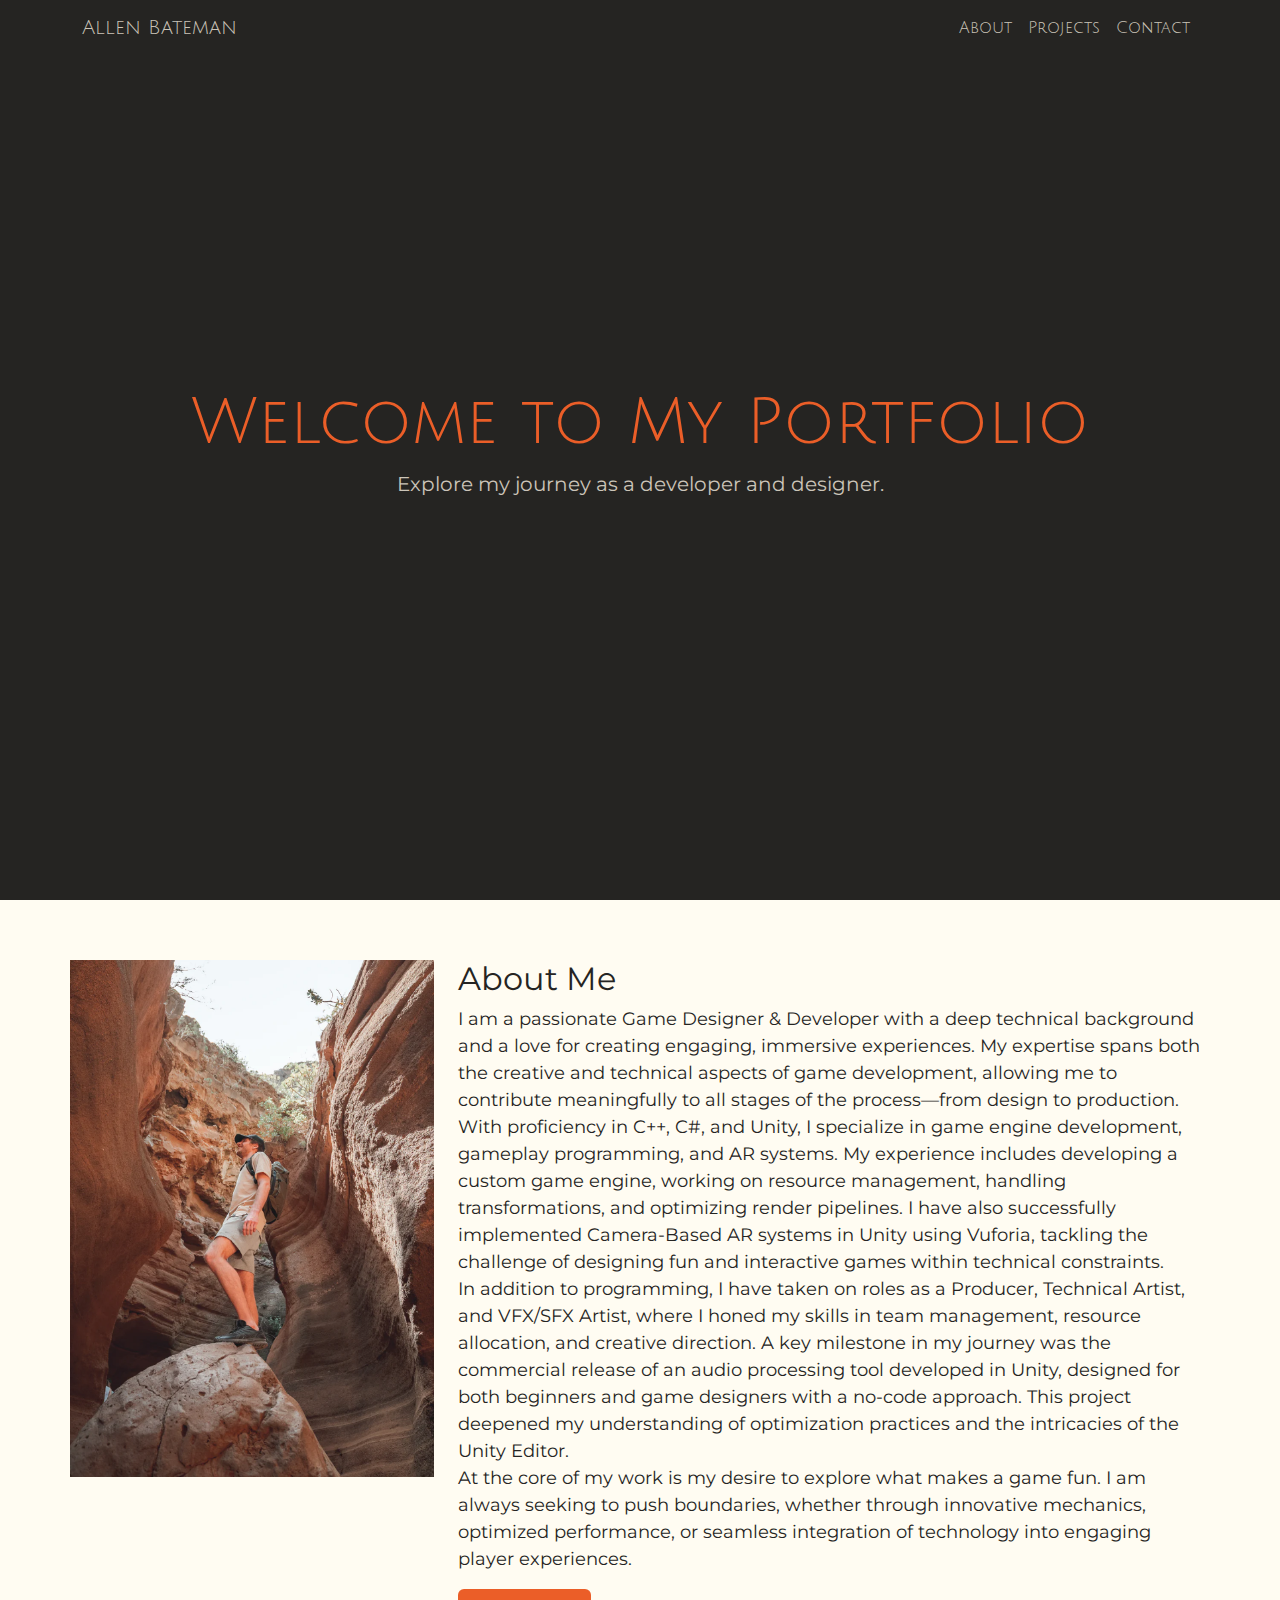
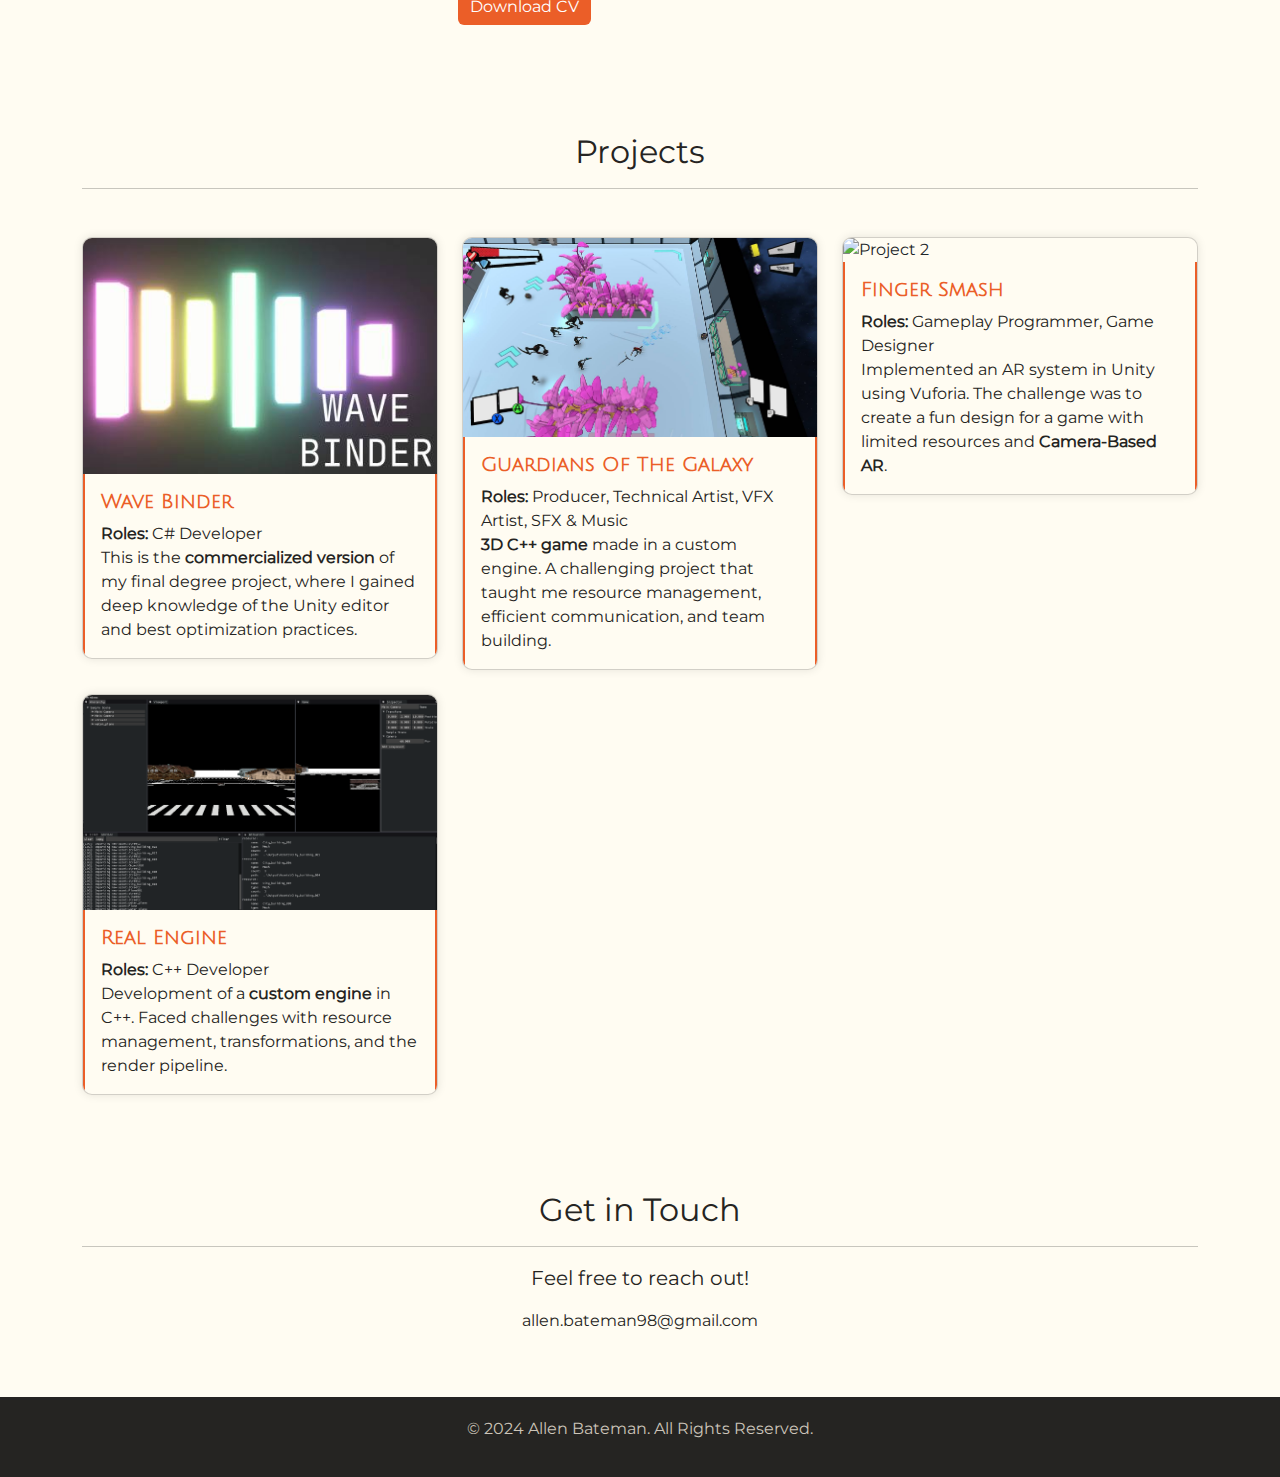
==== commit 460dfb47: "About update" ====
--- a/index.html
+++ b/index.html
@@ -65,11 +65,17 @@
         <div class="col-md-8" id="about_text">
           <h2>About Me</h2>
           <p>
-            I am a developer with a passion for creating beautiful, functional websites
-            and applications. With expertise in front-end technologies and a keen eye for
-            design, I aim to deliver seamless user experiences.
+            I am a passionate Game Designer & Developer with a deep technical background and a love for creating engaging, immersive experiences. My expertise spans both the creative and technical aspects of game development, allowing me to contribute meaningfully to all stages of the process—from design to production.<br>
+
+            With proficiency in C++, C#, and Unity, I specialize in game engine development, gameplay programming, and AR systems. My experience includes developing a custom game engine, working on resource management, handling transformations, and optimizing render pipelines. I have also successfully implemented Camera-Based AR systems in Unity using Vuforia, tackling the challenge of designing fun and interactive games within technical constraints.<br>
+
+            In addition to programming, I have taken on roles as a Producer, Technical Artist, and VFX/SFX Artist, where I honed my skills in team management, resource allocation, and creative direction. A key milestone in my journey was the commercial release of an audio processing tool developed in Unity, designed for both beginners and game designers with a no-code approach. This project deepened my understanding of optimization practices and the intricacies of the Unity Editor.<br>
+
+            At the core of my work is my desire to explore what makes a game fun. I am always seeking to push boundaries, whether through innovative mechanics, optimized performance, or seamless integration of technology into engaging player experiences.<br>
+
+
           </p>
-          <a href="path-to-cv.pdf" class="btn btn-primary">Download CV</a>
+          <a href="/files/Allen Bateman Neubert - CV Europass.pdf" class="btn btn-primary">Download CV</a>
         </div>
       </div>
     </section>
@@ -85,8 +91,8 @@
             <div class="card-body">
               <h5 class="card-title">Wave Binder</h5>
               <p class="card-text">
-                This is a description of the project. It showcases my ability to build
-                interactive and responsive websites using modern technologies.
+                <b>Roles:</b> C# Developer<br>
+                This is the <b>commercialized version</b> of my final degree project, where I gained deep knowledge of the Unity editor and best optimization practices.
               </p>
             </div>
           </div>
@@ -97,8 +103,8 @@
             <div class="card-body">
               <h5 class="card-title">Guardians Of The Galaxy</h5>
               <p class="card-text">
-                This is a description of the project. It showcases my ability to build
-                interactive and responsive websites using modern technologies.
+                <b>Roles:</b> Producer, Technical Artist, VFX Artist, SFX & Music<br>
+                <b>3D C++ game </b> made in a custom engine. A challenging project that taught me resource management, efficient communication, and team building.
               </p>
             </div>
           </div>
@@ -109,8 +115,8 @@
             <div class="card-body">
               <h5 class="card-title">Finger Smash</h5>
               <p class="card-text">
-                This project highlights my skills in backend development, creating secure
-                and scalable applications for diverse use cases.
+                <b>Roles:</b> Gameplay Programmer, Game Designer<br>
+                Implemented an AR system in Unity using Vuforia. The challenge was to create a fun design for a game with limited resources and <b>Camera-Based AR</b>.
               </p>
             </div>
           </div>
@@ -121,9 +127,8 @@
             <div class="card-body">
               <h5 class="card-title">Real Engine</h5>
               <p class="card-text">
-                A complex project that demonstrates my expertise in both design and
-                development, resulting in a visually appealing and highly functional web
-                app.
+                <b>Roles:</b> C++ Developer<br>
+                Development of a <b>custom engine</b> in C++. Faced challenges with resource management, transformations, and the render pipeline.
               </p>
             </div>
           </div>
@@ -136,7 +141,7 @@
       <h2 class="title">Get in Touch</h2>
       <hr class="solid" />
       <p class="lead">
-        Feel free to reach out if you'd like to collaborate on a project or just want to say hello!
+        Feel free to reach out!
       </p>
       <p>allen.bateman98@gmail.com</p>
     </section>
--- a/css/style.css
+++ b/css/style.css
@@ -85,10 +85,24 @@
 
 /* Project Section */
 .card {
+  position: relative; /* To position the pseudo-element */
   background-color: var(--palette-background);
-  border: none;
+
+  border-radius: 10px;
   box-shadow: 0 0 10px rgba(0, 0, 0, 0.1);
+  transition: transform 0.3s ease, box-shadow 0.3s ease;
+  overflow: hidden; /* Ensure pseudo-element stays within the card */
 }
+
+.card:hover {
+  transform: translateY(-5px);
+  box-shadow: 0 10px 15px rgba(0, 0, 0, 0.2);
+}
+ 
+.card-body{
+  border-left: 2px solid var(--palette-accent);
+  border-right: 2px solid var(--palette-accent);
+} 
 
 .card-title {
   font-family: 'title_font', sans-serif;
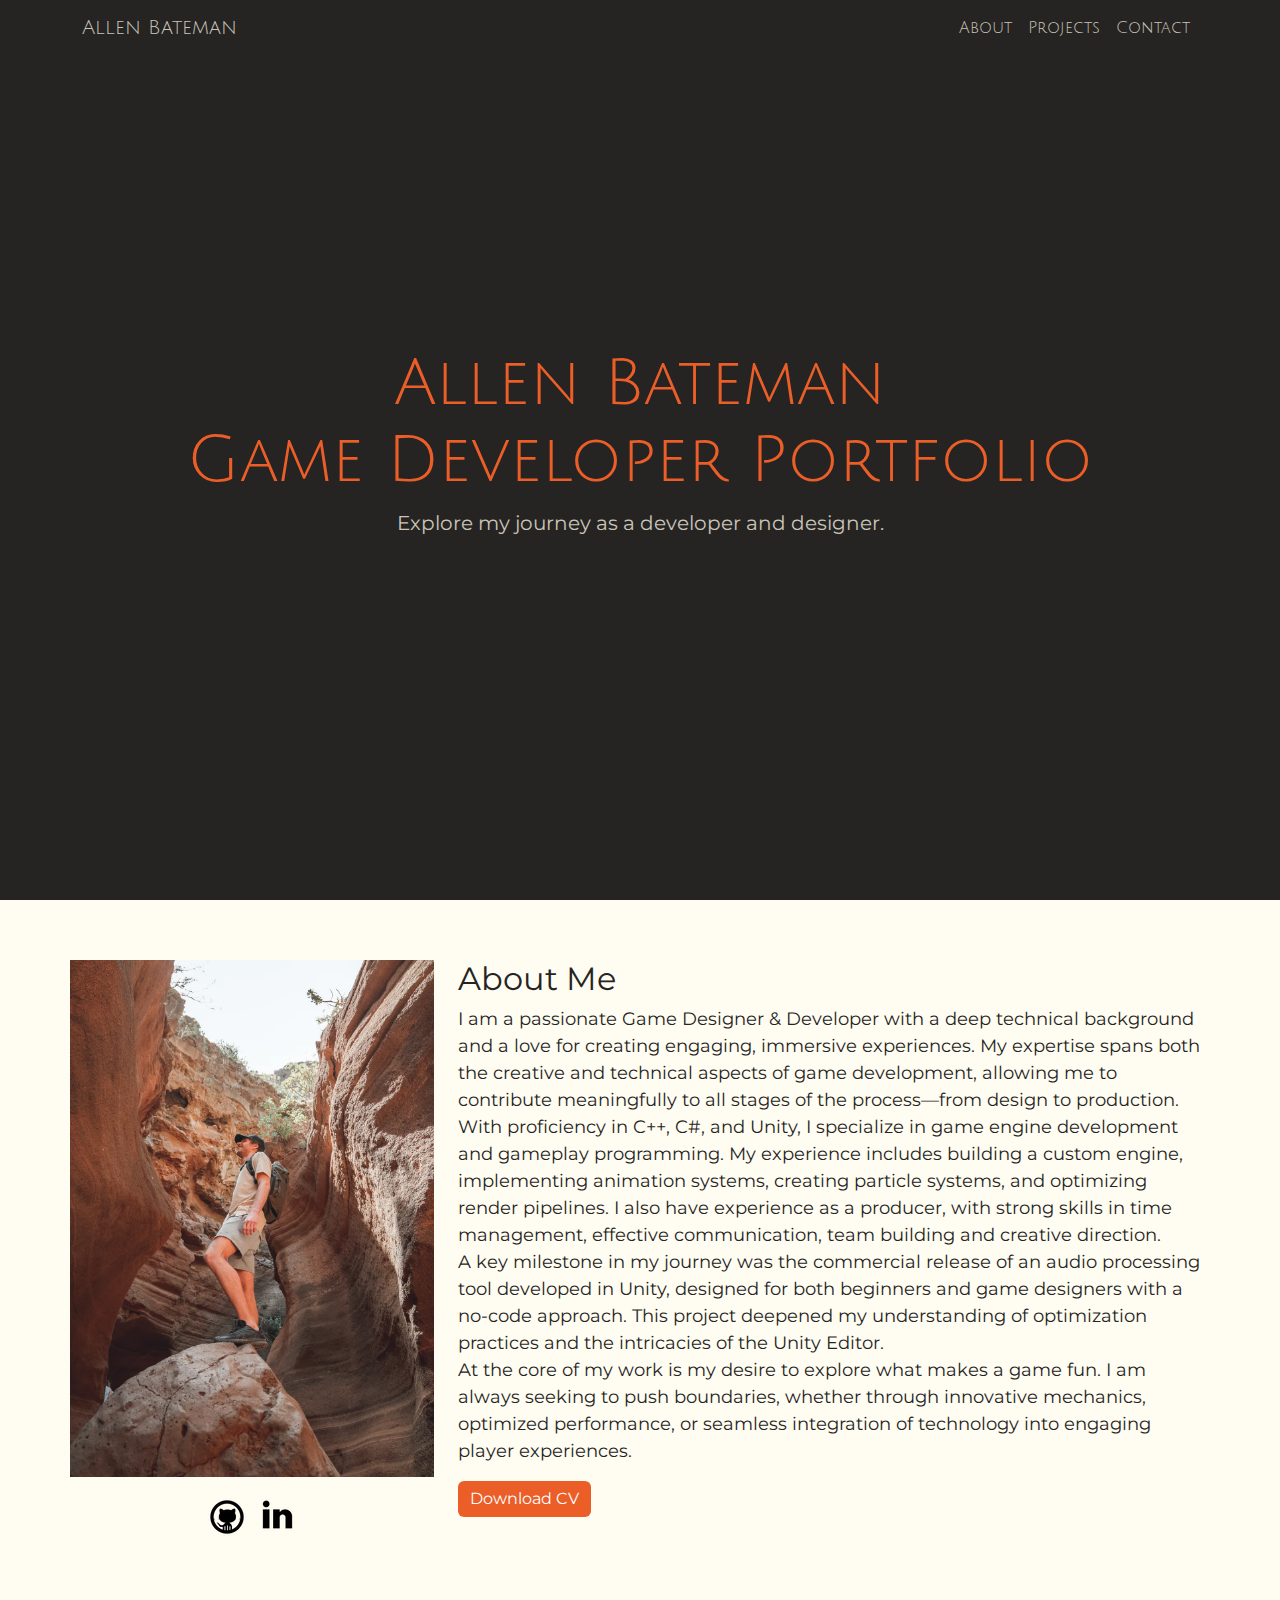
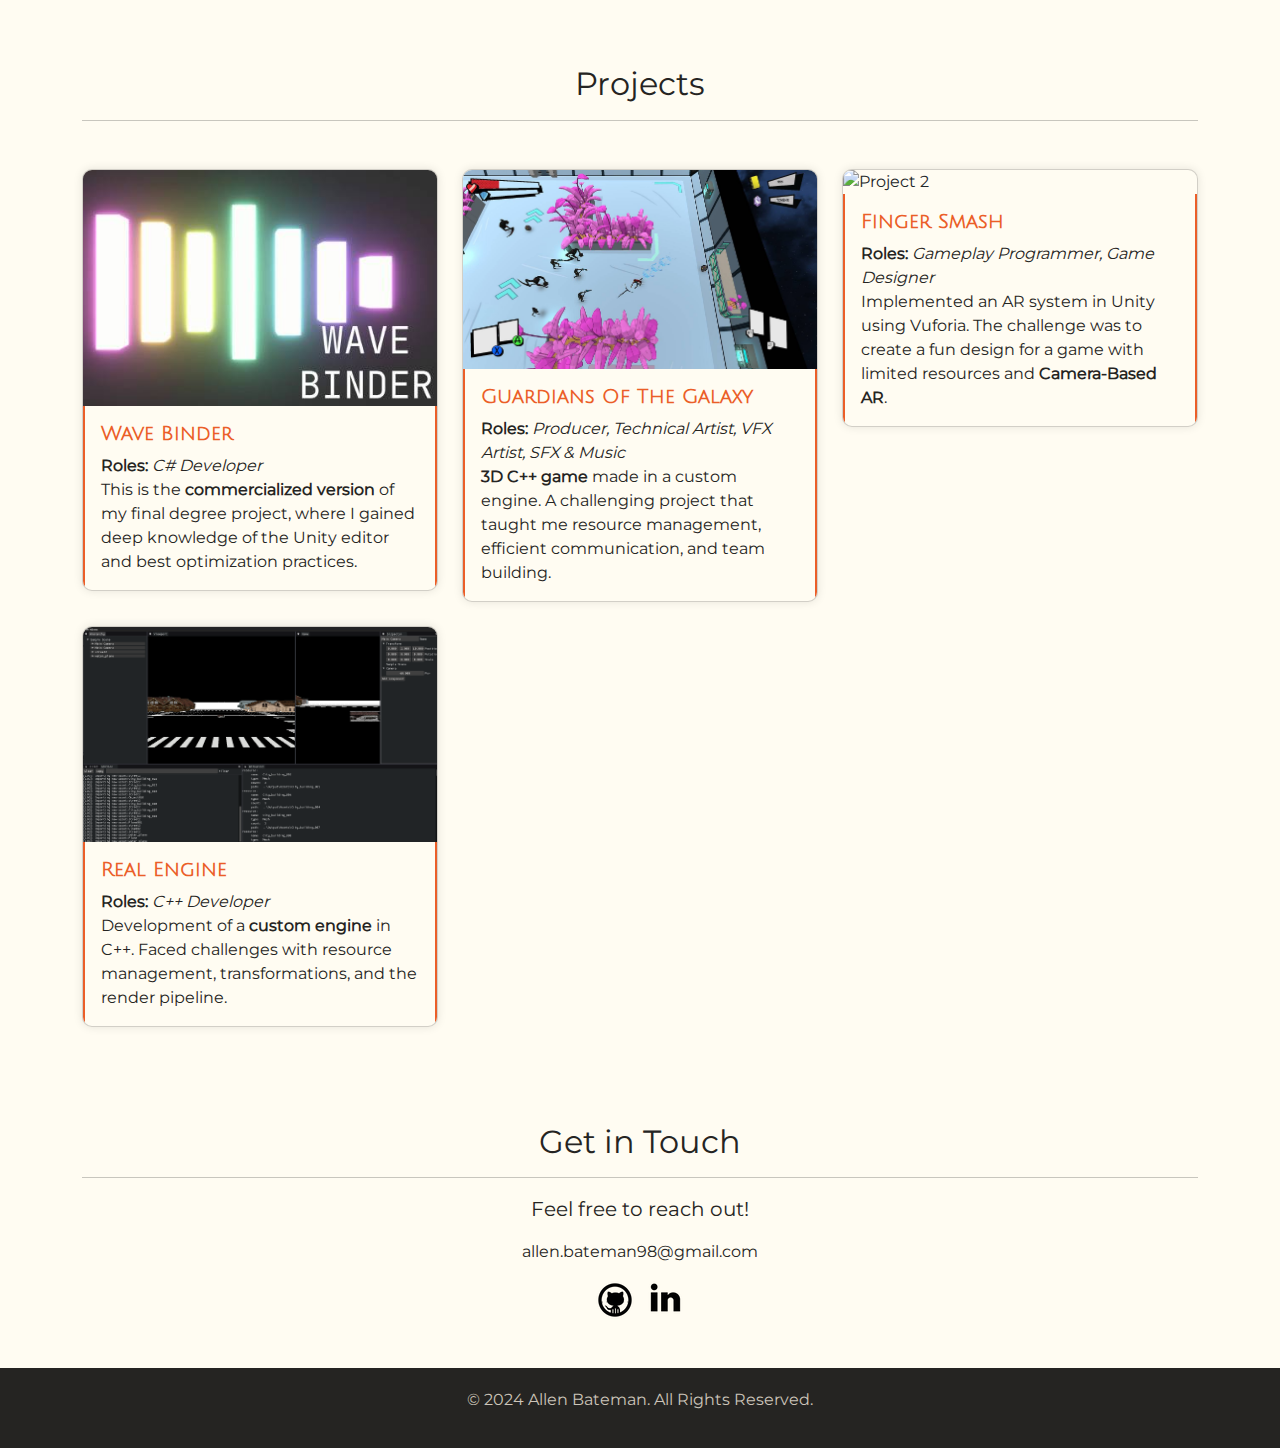
==== commit 913848b1: "Update social logos and writings" ====
--- a/index.html
+++ b/index.html
@@ -51,7 +51,7 @@
     <!-- Hero Section -->
     <section class="hero">
       <div class="container text-center">
-        <h1>Welcome to My Portfolio</h1>
+        <h1>Allen Bateman<br>Game Developer Portfolio</h1>
         <p class="lead">Explore my journey as a developer and designer.</p>
       </div>
     </section>
@@ -61,15 +61,24 @@
       <div class="row">
         <div class="col-md-4" id="profile_img">
           <img src="/images/cañon2.PNG" alt="Profile Image" class="img-fluid">
+          <!-- Social -->
+          <div class="social-icons">
+            <a href="https://github.com/allenbateman" target="_blank">
+              <img src="/images/github.png" alt="GitHub" class="img-fluid social-logo">
+            </a>
+            <a href="https://www.linkedin.com/in/allen-bateman-neubert-b5ba64167/" target="_blank">
+              <img src="/images/linkedin.png" alt="LinkedIn" class="img-fluid social-logo">
+            </a>
+          </div>
         </div>
         <div class="col-md-8" id="about_text">
           <h2>About Me</h2>
           <p>
             I am a passionate Game Designer & Developer with a deep technical background and a love for creating engaging, immersive experiences. My expertise spans both the creative and technical aspects of game development, allowing me to contribute meaningfully to all stages of the process—from design to production.<br>
 
-            With proficiency in C++, C#, and Unity, I specialize in game engine development, gameplay programming, and AR systems. My experience includes developing a custom game engine, working on resource management, handling transformations, and optimizing render pipelines. I have also successfully implemented Camera-Based AR systems in Unity using Vuforia, tackling the challenge of designing fun and interactive games within technical constraints.<br>
+            With proficiency in C++, C#, and Unity, I specialize in game engine development and gameplay programming. My experience includes building a custom engine, implementing animation systems, creating particle systems, and optimizing render pipelines. I also have experience as a producer, with strong skills in time management, effective communication, team building and creative direction.<br>
 
-            In addition to programming, I have taken on roles as a Producer, Technical Artist, and VFX/SFX Artist, where I honed my skills in team management, resource allocation, and creative direction. A key milestone in my journey was the commercial release of an audio processing tool developed in Unity, designed for both beginners and game designers with a no-code approach. This project deepened my understanding of optimization practices and the intricacies of the Unity Editor.<br>
+            A key milestone in my journey was the commercial release of an audio processing tool developed in Unity, designed for both beginners and game designers with a no-code approach. This project deepened my understanding of optimization practices and the intricacies of the Unity Editor.<br>
 
             At the core of my work is my desire to explore what makes a game fun. I am always seeking to push boundaries, whether through innovative mechanics, optimized performance, or seamless integration of technology into engaging player experiences.<br>
 
@@ -91,7 +100,7 @@
             <div class="card-body">
               <h5 class="card-title">Wave Binder</h5>
               <p class="card-text">
-                <b>Roles:</b> C# Developer<br>
+                <b>Roles:</b> <i>C# Developer</i><br>
                 This is the <b>commercialized version</b> of my final degree project, where I gained deep knowledge of the Unity editor and best optimization practices.
               </p>
             </div>
@@ -103,7 +112,7 @@
             <div class="card-body">
               <h5 class="card-title">Guardians Of The Galaxy</h5>
               <p class="card-text">
-                <b>Roles:</b> Producer, Technical Artist, VFX Artist, SFX & Music<br>
+                <b>Roles:</b> <i>Producer, Technical Artist, VFX Artist, SFX & Music</i><br>
                 <b>3D C++ game </b> made in a custom engine. A challenging project that taught me resource management, efficient communication, and team building.
               </p>
             </div>
@@ -115,7 +124,7 @@
             <div class="card-body">
               <h5 class="card-title">Finger Smash</h5>
               <p class="card-text">
-                <b>Roles:</b> Gameplay Programmer, Game Designer<br>
+                <b>Roles:</b> <i>Gameplay Programmer, Game Designer</i><br>
                 Implemented an AR system in Unity using Vuforia. The challenge was to create a fun design for a game with limited resources and <b>Camera-Based AR</b>.
               </p>
             </div>
@@ -127,7 +136,7 @@
             <div class="card-body">
               <h5 class="card-title">Real Engine</h5>
               <p class="card-text">
-                <b>Roles:</b> C++ Developer<br>
+                <b>Roles:</b> <i>C++ Developer</i><br>
                 Development of a <b>custom engine</b> in C++. Faced challenges with resource management, transformations, and the render pipeline.
               </p>
             </div>
@@ -144,6 +153,15 @@
         Feel free to reach out!
       </p>
       <p>allen.bateman98@gmail.com</p>
+                <!-- Social -->
+      <div class="social-icons">
+        <a href="https://github.com/allenbateman" target="_blank">
+          <img src="/images/github.png" alt="GitHub" class="img-fluid social-logo">
+        </a>
+        <a href="https://www.linkedin.com/in/allen-bateman-neubert-b5ba64167/" target="_blank">
+          <img src="/images/linkedin.png" alt="LinkedIn" class="img-fluid social-logo">
+        </a>
+      </div>
     </section>
 
     <!-- Footer -->
--- a/css/style.css
+++ b/css/style.css
@@ -61,11 +61,26 @@
   padding: 60px 0;
 }
 
-#profile_img img {
-  max-width: 100%;
-  border-radius: 0%;
+#profile_img {
+  display: flex;
+  flex-direction: column;
+  align-items: center;
 }
 
+#profile_img img:first-child {
+  margin-bottom: 20px;
+}
+
+.social-icons {
+  display: flex;
+  justify-content: center;
+}
+
+.social-logo {
+  filter: brightness(0);
+  width: 40px;
+  margin: 0 5px;
+}
 #about_text {
   font-size: 18px;
   line-height: 1.5;
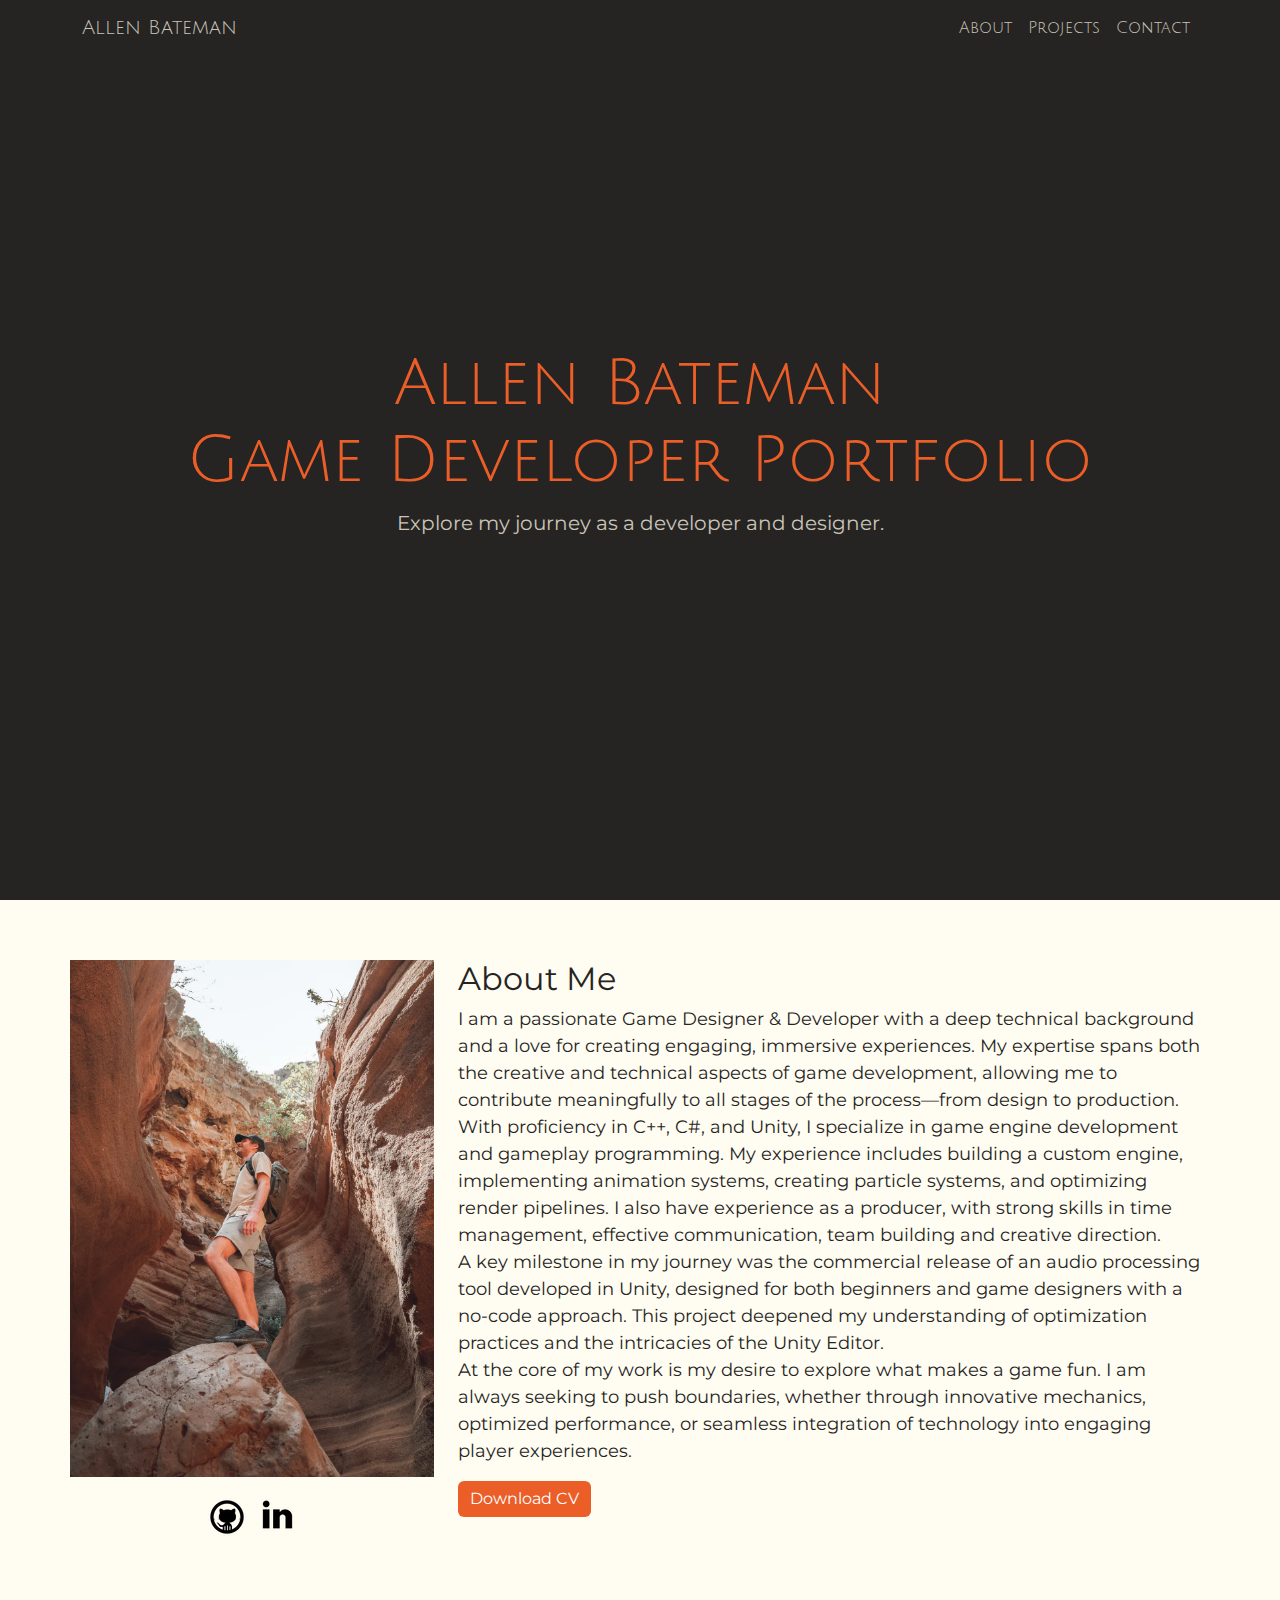
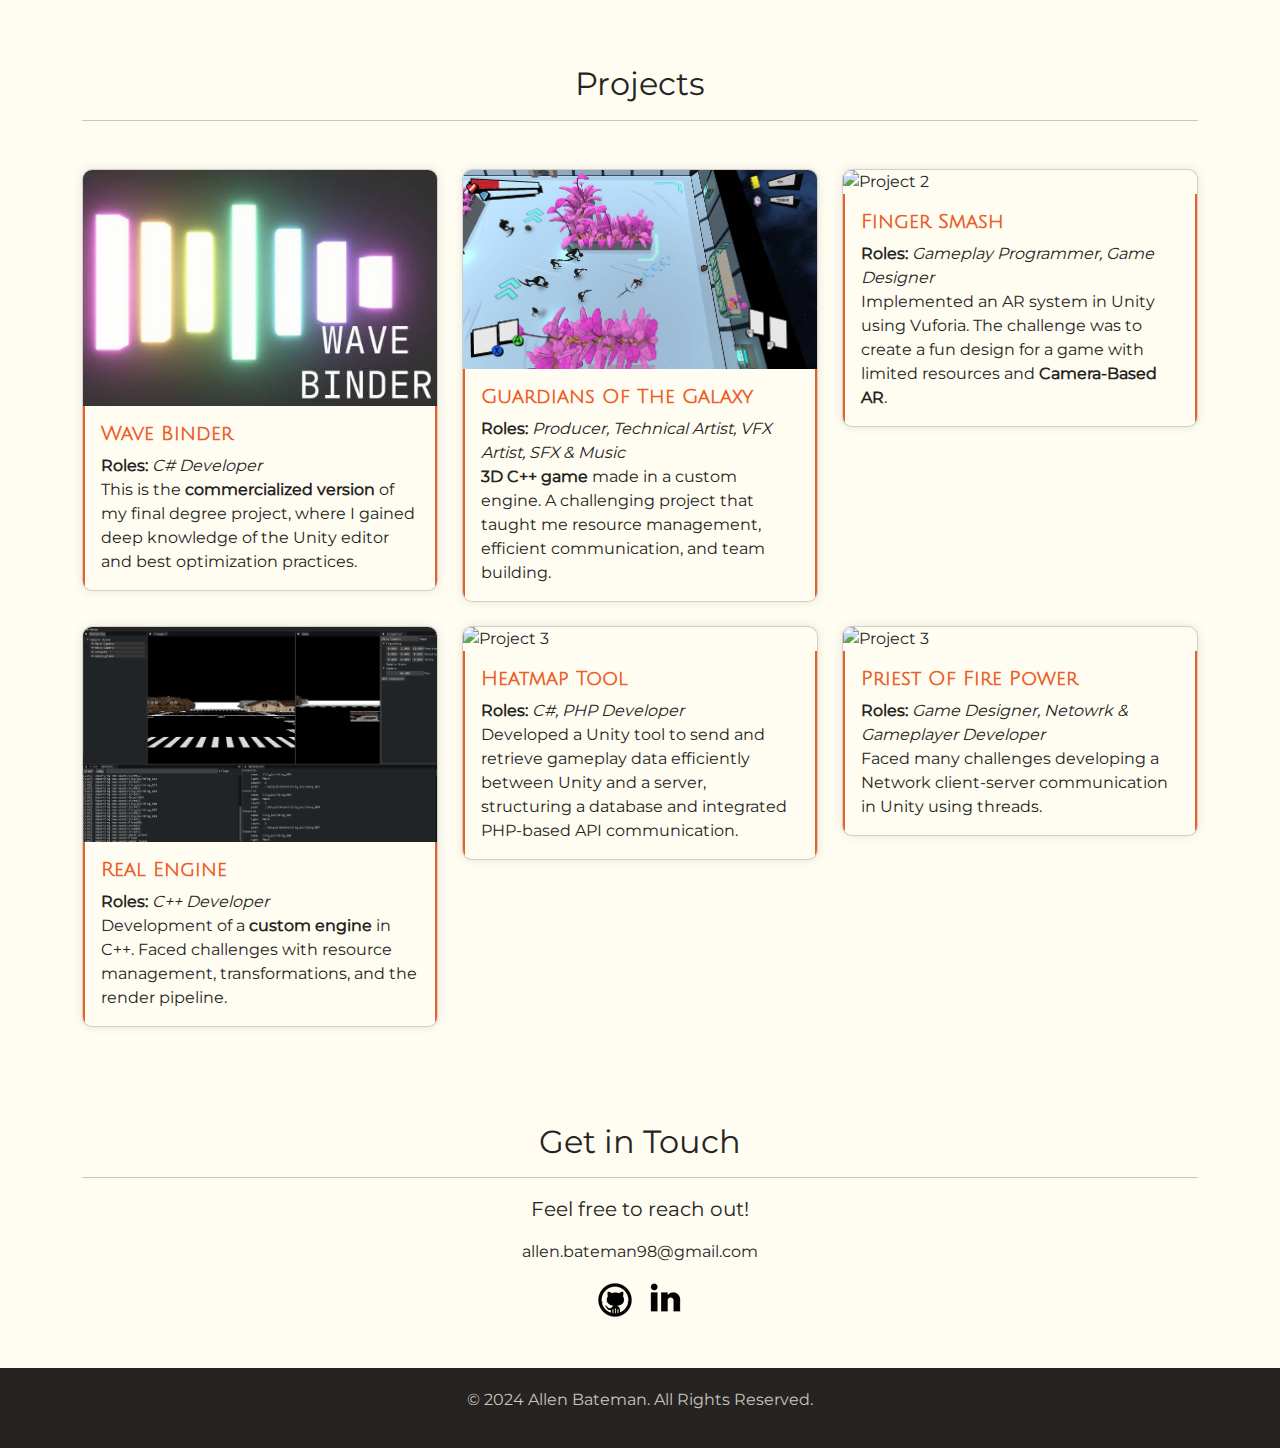
==== commit b8bf2b94: "Heat map and Priest of fire power projects" ====
--- a/index.html
+++ b/index.html
@@ -98,7 +98,9 @@
           <div class="card">
             <img src="/images/waveBinder.jpg" class="card-img-top" alt="Project 1">
             <div class="card-body">
-              <h5 class="card-title">Wave Binder</h5>
+              <a href="https://assetstore.unity.com/packages/tools/audio/wavebinder-audio-driven-game-toolkit-294120" target="_blank">
+                <h5 class="card-title">Wave Binder</h5>
+              </a>
               <p class="card-text">
                 <b>Roles:</b> <i>C# Developer</i><br>
                 This is the <b>commercialized version</b> of my final degree project, where I gained deep knowledge of the Unity editor and best optimization practices.
@@ -110,7 +112,9 @@
           <div class="card">
             <img src="/images/gotg.jpg" class="card-img-top" alt="Project 1">
             <div class="card-body">
-              <h5 class="card-title">Guardians Of The Galaxy</h5>
+              <a href="https://zarodev.itch.io/guardians-of-the-galaxy-battle-for-the-universe" target="_blank">
+                <h5 class="card-title">Guardians Of The Galaxy</h5>
+              </a>
               <p class="card-text">
                 <b>Roles:</b> <i>Producer, Technical Artist, VFX Artist, SFX & Music</i><br>
                 <b>3D C++ game </b> made in a custom engine. A challenging project that taught me resource management, efficient communication, and team building.
@@ -122,7 +126,9 @@
           <div class="card">
             <img src="/images/finger_smash.gif" class="card-img-top" alt="Project 2">
             <div class="card-body">
-              <h5 class="card-title">Finger Smash</h5>
+              <a href="https://github.com/allenbateman/Finger-Smash-Prototype" target="_blank">
+                <h5 class="card-title">Finger Smash</h5>
+              </a>
               <p class="card-text">
                 <b>Roles:</b> <i>Gameplay Programmer, Game Designer</i><br>
                 Implemented an AR system in Unity using Vuforia. The challenge was to create a fun design for a game with limited resources and <b>Camera-Based AR</b>.
@@ -134,10 +140,40 @@
           <div class="card">
             <img src="/images/real_engine.jpg" class="card-img-top" alt="Project 3">
             <div class="card-body">
-              <h5 class="card-title">Real Engine</h5>
+              <a href="https://github.com/allenbateman/Real-Engine" target="_blank">
+                <h5 class="card-title">Real Engine</h5>
+              </a>
               <p class="card-text">
                 <b>Roles:</b> <i>C++ Developer</i><br>
                 Development of a <b>custom engine</b> in C++. Faced challenges with resource management, transformations, and the render pipeline.
+              </p>
+            </div>
+          </div>
+        </div>
+        <div class="col">
+          <div class="card">
+            <img src="/images/heatmap.gif" class="card-img-top" alt="Project 3">
+            <div class="card-body">
+              <a href="https://github.com/FeroXx07/Heatmap" target="_blank">
+                <h5 class="card-title">Heatmap Tool</h5>
+              </a>
+              <p class="card-text">
+                <b>Roles:</b> <i>C#, PHP Developer</i><br>
+                Developed a Unity tool to send and retrieve gameplay data efficiently between Unity and a server, structuring a database and integrated PHP-based API communication.
+              </p>
+            </div>
+          </div>
+        </div>
+        <div class="col">
+          <div class="card">
+            <img src="/images/priest_of_firepower.gif" class="card-img-top" alt="Project 3">
+            <div class="card-body">
+              <a href="https://github.com/FeroXx07/Priest-Of-Firepower" target="_blank">
+                <h5 class="card-title">Priest Of Fire Power</h5>
+              </a>
+              <p class="card-text">
+                <b>Roles:</b> <i>Game Designer, Netowrk & Gameplayer Developer</i><br>
+                Faced many challenges developing a Network client-server communication in Unity using threads.
               </p>
             </div>
           </div>
--- a/css/style.css
+++ b/css/style.css
@@ -100,24 +100,33 @@
 
 /* Project Section */
 .card {
-  position: relative; /* To position the pseudo-element */
+  position: relative;
   background-color: var(--palette-background);
-
   border-radius: 10px;
   box-shadow: 0 0 10px rgba(0, 0, 0, 0.1);
   transition: transform 0.3s ease, box-shadow 0.3s ease;
-  overflow: hidden; /* Ensure pseudo-element stays within the card */
+  overflow: hidden;
 }
 
 .card:hover {
   transform: translateY(-5px);
   box-shadow: 0 10px 15px rgba(0, 0, 0, 0.2);
+  box-shadow: 0 0 10px var(--palette-accent);
 }
  
 .card-body{
   border-left: 2px solid var(--palette-accent);
   border-right: 2px solid var(--palette-accent);
-} 
+}
+
+.card-body a {
+  text-decoration: none;
+}
+
+.card-body a:hover {
+  text-decoration: underline;
+  color: var(--palette-accent);
+}
 
 .card-title {
   font-family: 'title_font', sans-serif;
